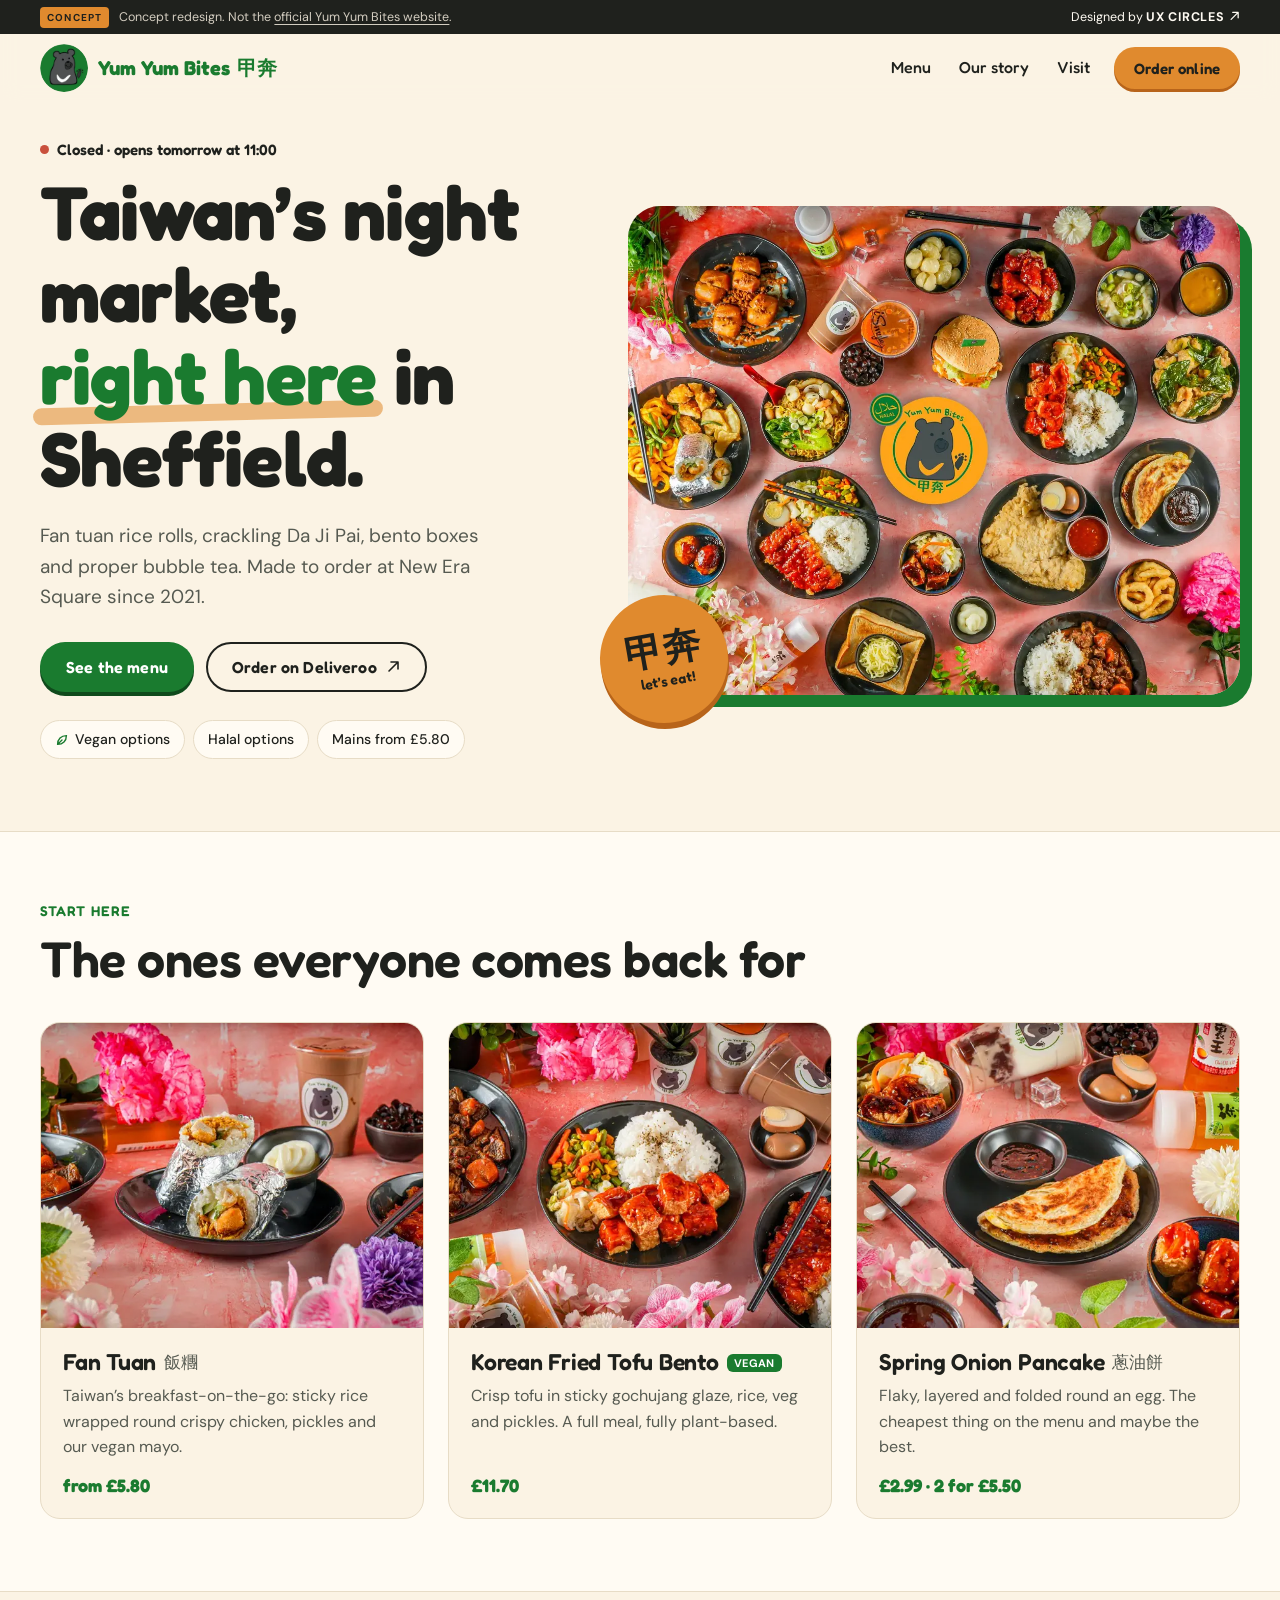
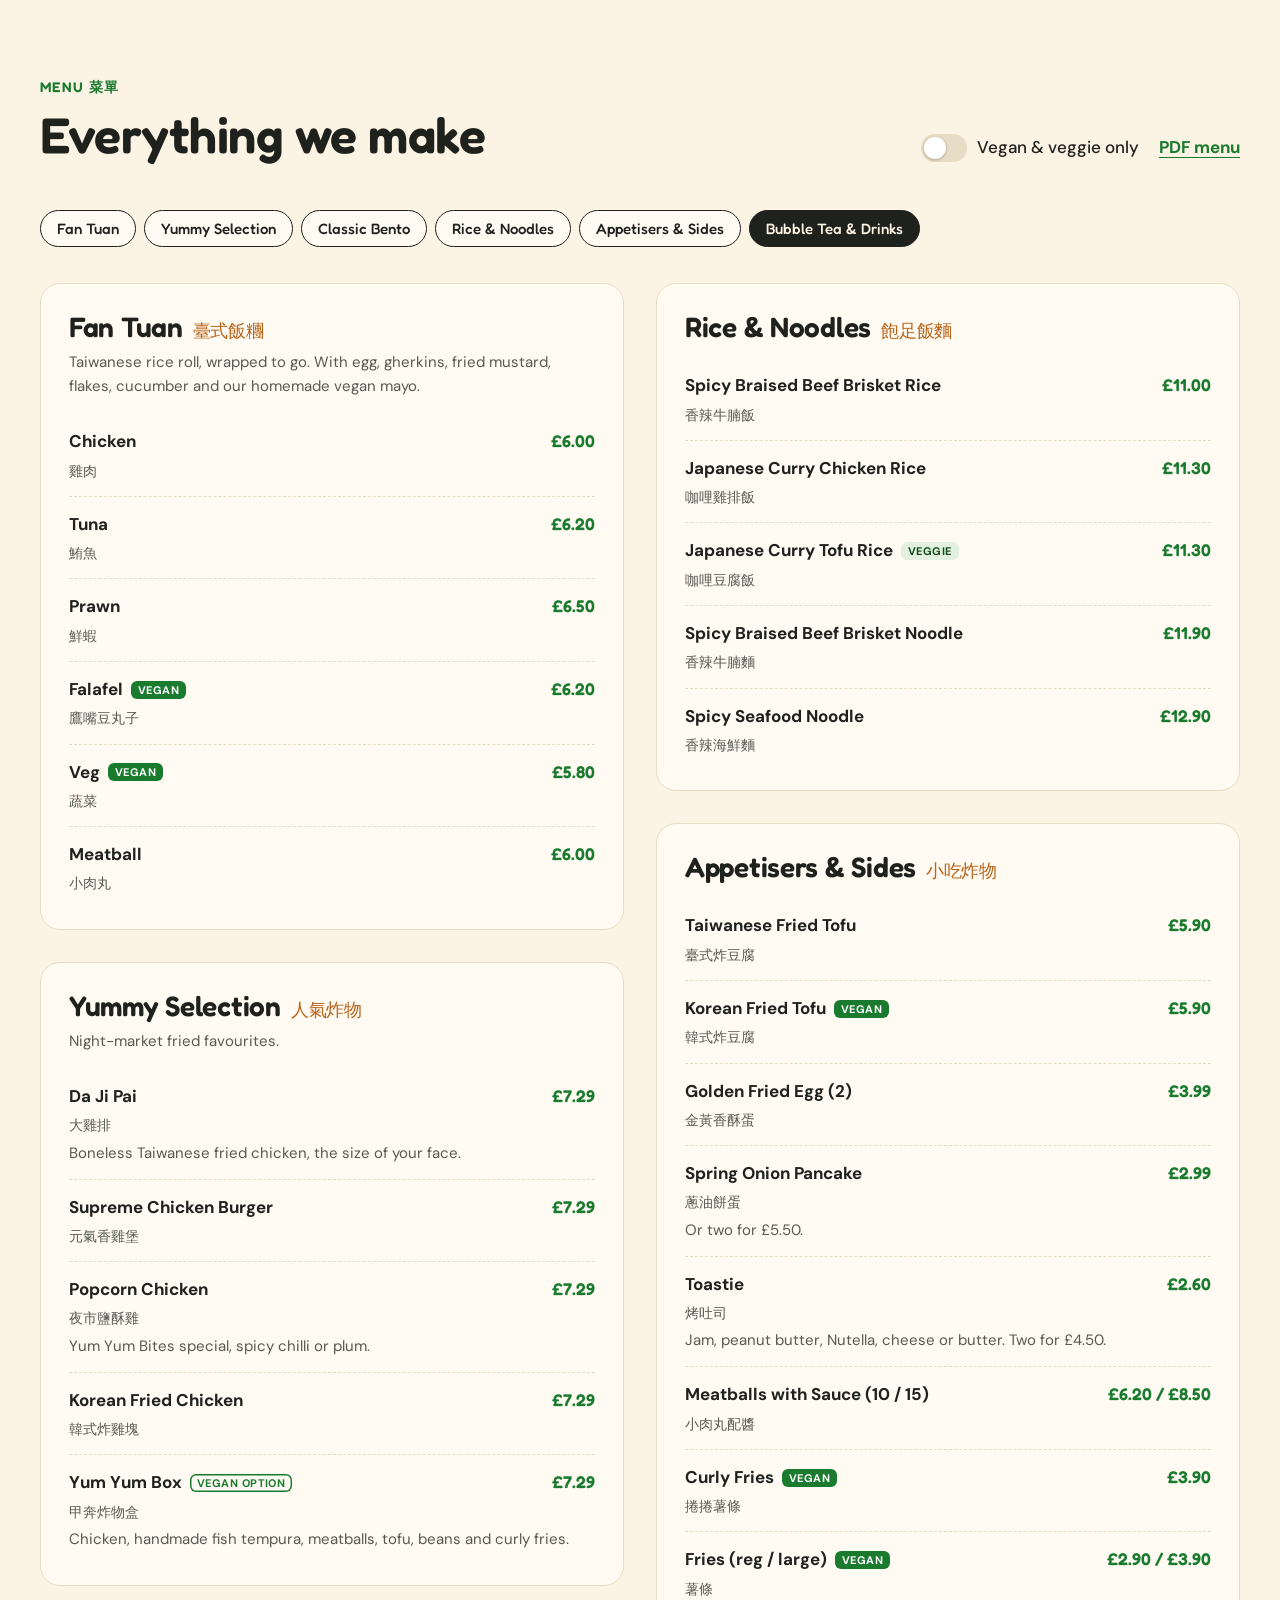
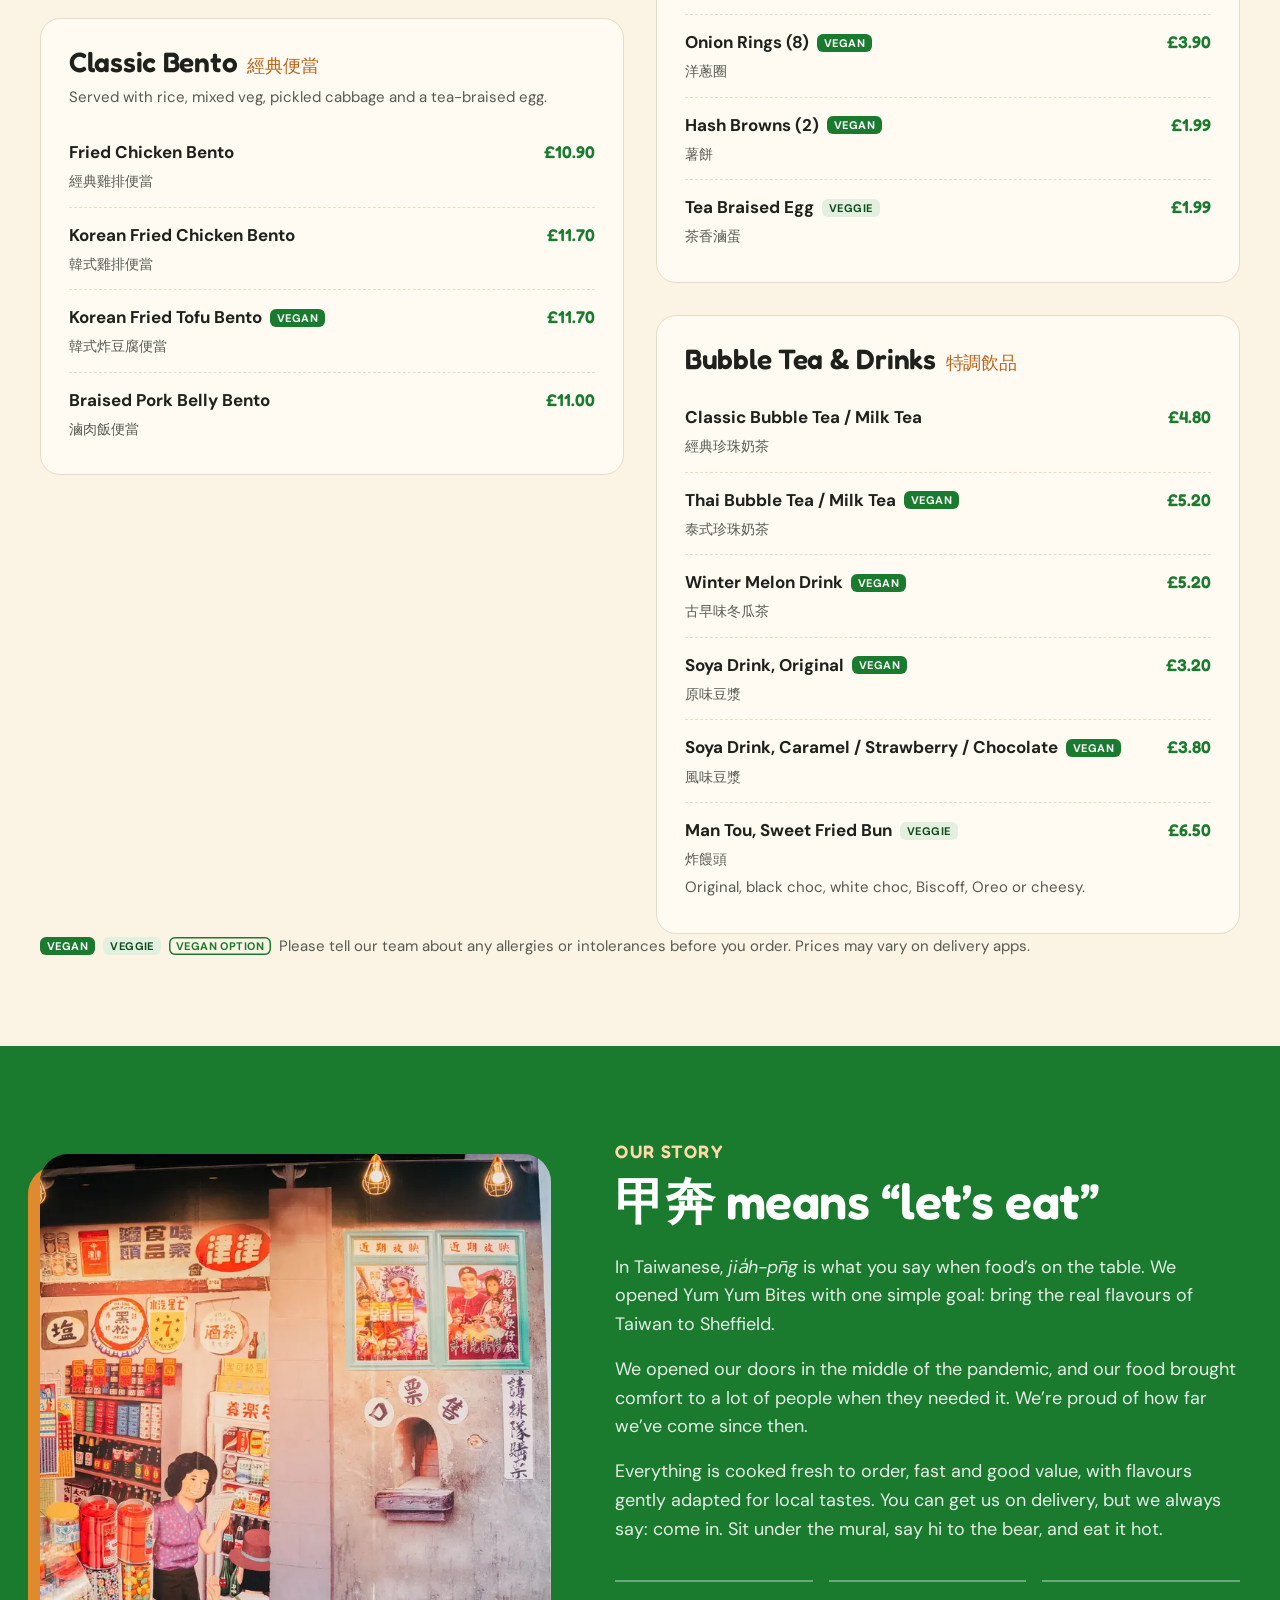
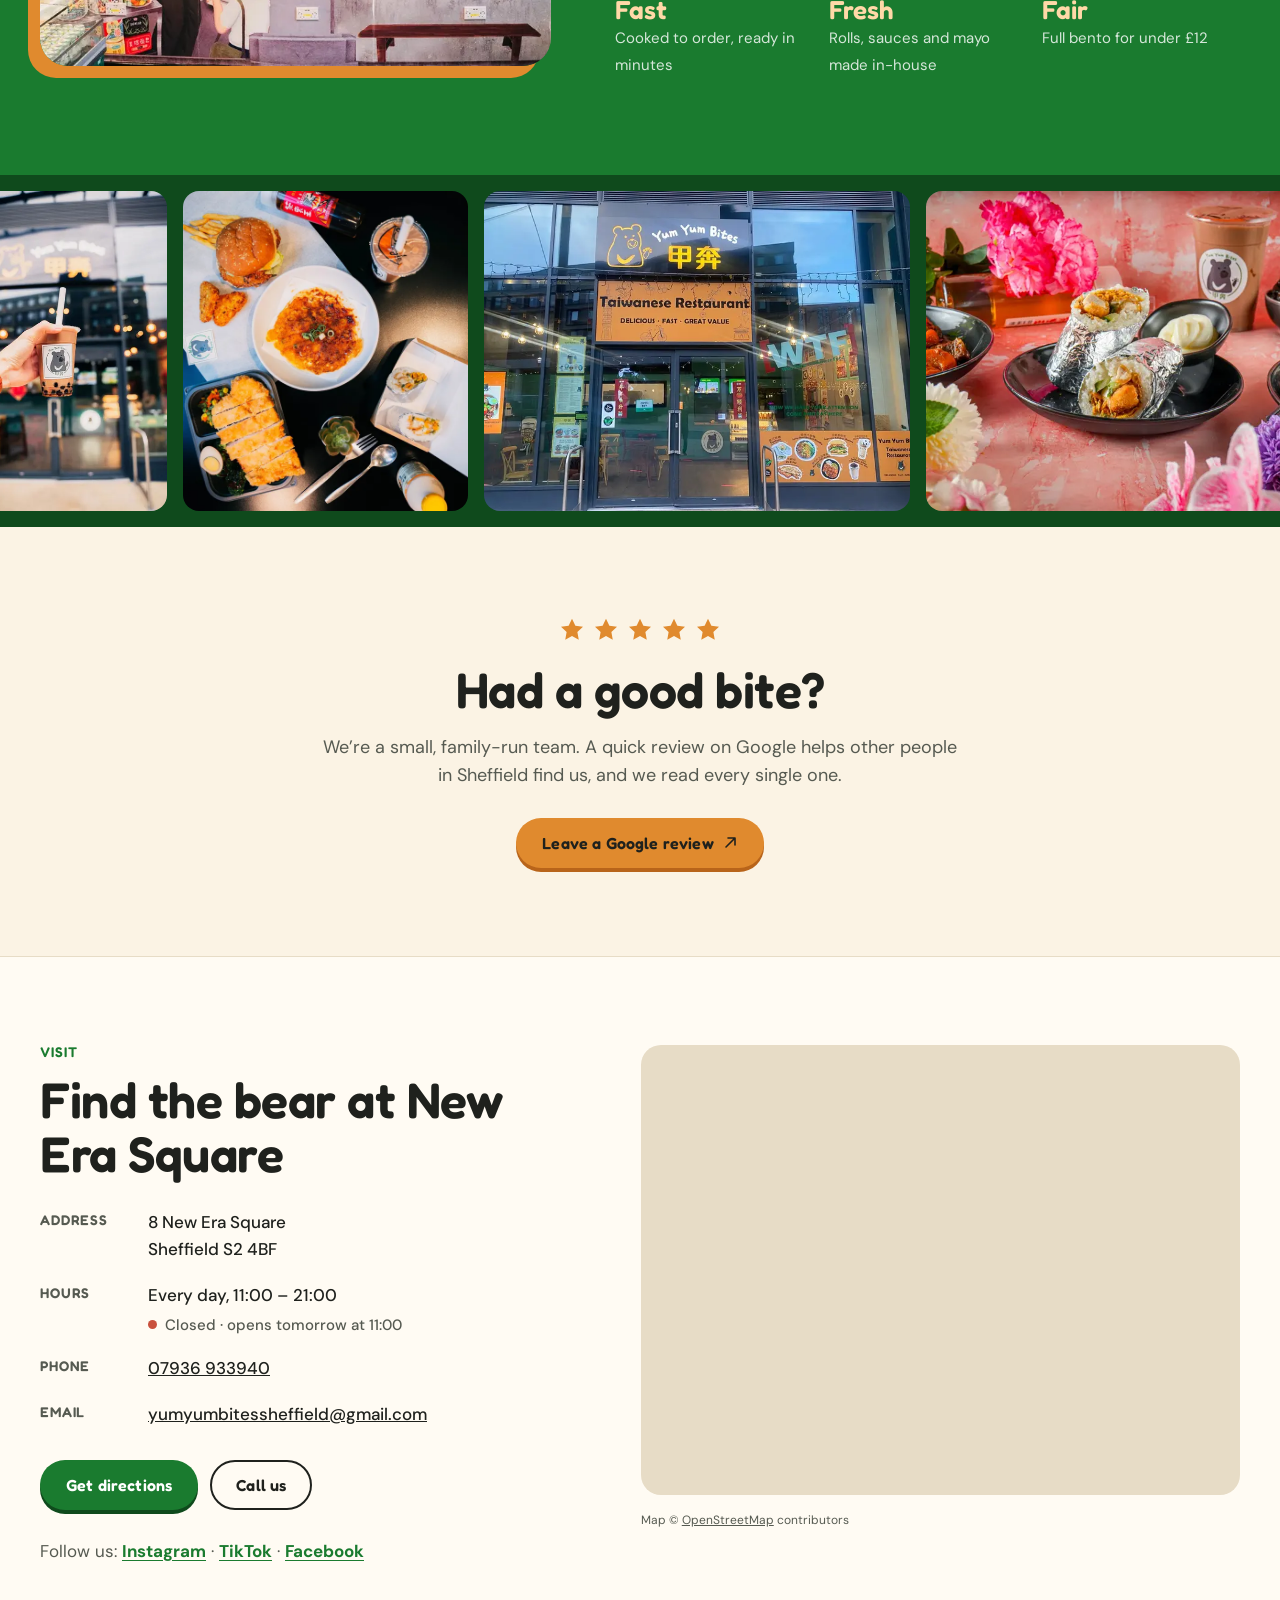
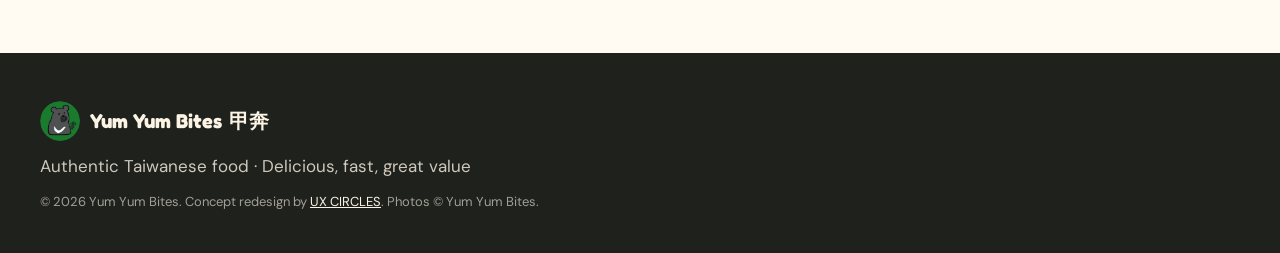
==== index.html @ f73eca10 "Yum Yum Bites concept redesign: one-page site with full menu Single-page static site for the Sheffie" ====
<!doctype html>
<html lang="en-GB" class="no-js">
<head>
  <meta charset="utf-8">
  <meta name="viewport" content="width=device-width, initial-scale=1">
  <title>Yum Yum Bites 甲奔 · Taiwanese Street Food, Sheffield</title>
  <meta name="description" content="Fan tuan rice rolls, Da Ji Pai fried chicken, bento and bubble tea at New Era Square, Sheffield. Vegan options, open every day.">
  <meta name="robots" content="noindex, nofollow">
  <meta name="theme-color" content="#1A7B2F">
  <link rel="canonical" href="https://uxcircles.github.io/yumyumbites/">
  <link rel="icon" type="image/png" sizes="32x32" href="favicon-32.png">
  <link rel="apple-touch-icon" href="apple-touch-icon.png">
  <link rel="preload" as="image" href="assets/img/hero-1200.webp" imagesrcset="assets/img/hero-1200.webp 1200w, assets/img/hero-2000.webp 2000w" imagesizes="(min-width: 960px) 58vw, 100vw" fetchpriority="high">

  <meta property="og:type" content="restaurant">
  <meta property="og:site_name" content="Yum Yum Bites">
  <meta property="og:title" content="Yum Yum Bites 甲奔 · Taiwanese street food in Sheffield">
  <meta property="og:description" content="Fan tuan, Da Ji Pai, bento and bubble tea at New Era Square. Open every day.">
  <meta property="og:url" content="https://uxcircles.github.io/yumyumbites/">
  <meta property="og:image" content="https://uxcircles.github.io/yumyumbites/assets/img/og.jpg">
  <meta property="og:image:width" content="1200">
  <meta property="og:image:height" content="630">
  <meta name="twitter:card" content="summary_large_image">

  <link rel="preconnect" href="https://fonts.googleapis.com">
  <link rel="preconnect" href="https://fonts.gstatic.com" crossorigin>
  <link href="https://fonts.googleapis.com/css2?family=Fredoka:wght@500;600;700&family=DM+Sans:opsz,wght@9..40,400;9..40,500;9..40,700&display=swap" rel="stylesheet">
  <link rel="stylesheet" href="styles.css?v=1">

  <script type="application/ld+json">
  {
    "@context": "https://schema.org",
    "@type": "Restaurant",
    "name": "Yum Yum Bites",
    "alternateName": "甲奔",
    "servesCuisine": ["Taiwanese"],
    "address": {
      "@type": "PostalAddress",
      "streetAddress": "8 New Era Square",
      "addressLocality": "Sheffield",
      "postalCode": "S2 4BF",
      "addressCountry": "GB"
    },
    "geo": { "@type": "GeoCoordinates", "latitude": 53.3726, "longitude": -1.4690 },
    "telephone": "+447936933940",
    "email": "yumyumbitessheffield@gmail.com",
    "url": "https://uxcircles.github.io/yumyumbites/",
    "image": "https://uxcircles.github.io/yumyumbites/assets/img/og.jpg",
    "logo": "https://uxcircles.github.io/yumyumbites/assets/img/icon-512.png",
    "priceRange": "£",
    "menu": "https://uxcircles.github.io/yumyumbites/#menu",
    "openingHoursSpecification": [{
      "@type": "OpeningHoursSpecification",
      "dayOfWeek": ["Monday","Tuesday","Wednesday","Thursday","Friday","Saturday","Sunday"],
      "opens": "11:00",
      "closes": "21:00"
    }],
    "sameAs": [
      "https://www.facebook.com/YumYumBitesUK",
      "https://www.instagram.com/yumyumBitesUK",
      "https://www.tiktok.com/@yumyumbitessheffield"
    ]
  }
  </script>
  <script>document.documentElement.classList.replace('no-js', 'js')</script>
</head>
<body id="top">
  <svg width="0" height="0" style="position:absolute" aria-hidden="true">
    <symbol id="i-ext" viewBox="0 0 16 16"><path d="M6 3h7v7M13 3 4 12" fill="none" stroke="currentColor" stroke-width="1.6" stroke-linecap="round" stroke-linejoin="round"/></symbol>
    <symbol id="i-pin" viewBox="0 0 24 24"><path d="M12 21s-7-6.2-7-11.5A7 7 0 0 1 19 9.5C19 14.8 12 21 12 21Z M12 12a2.5 2.5 0 1 0 0-5 2.5 2.5 0 0 0 0 5Z" fill="none" stroke="currentColor" stroke-width="1.8" stroke-linejoin="round"/></symbol>
    <symbol id="i-phone" viewBox="0 0 24 24"><path d="M5 4h4l2 5-2.5 1.5a11 11 0 0 0 5 5L15 13l5 2v4a2 2 0 0 1-2 2A16 16 0 0 1 3 6a2 2 0 0 1 2-2Z" fill="none" stroke="currentColor" stroke-width="1.8" stroke-linejoin="round"/></symbol>
    <symbol id="i-bag" viewBox="0 0 24 24"><path d="M5 8h14l-1 12H6L5 8Z M9 8V6a3 3 0 0 1 6 0v2" fill="none" stroke="currentColor" stroke-width="1.8" stroke-linejoin="round"/></symbol>
    <symbol id="i-leaf" viewBox="0 0 16 16"><path d="M3 13C3 7 7 3 13 3c0 6-4 10-10 10Zm0 0 5-5" fill="none" stroke="currentColor" stroke-width="1.6" stroke-linecap="round"/></symbol>
    <symbol id="i-star" viewBox="0 0 24 24"><path d="m12 3 2.7 5.6 6.1.8-4.5 4.2 1.1 6.1L12 16.8l-5.4 2.9 1.1-6.1-4.5-4.2 6.1-.8Z" fill="currentColor"/></symbol>
  </svg>

  <a class="skip" href="#main">Skip to content</a>

  <header class="site-header" data-header>
    <div class="concept-bar" role="note">
      <div class="wrap concept-inner">
        <p><span class="concept-tag">Concept</span><span class="concept-long">Concept redesign. Not the <a href="https://yumyumbites.co.uk/" target="_blank" rel="noopener">official Yum Yum Bites website</a>.</span></p>
        <a href="https://ux-circles.com/web" target="_blank" rel="noopener"><span class="concept-by">Designed by </span><strong>UX CIRCLES</strong> <svg class="icon" aria-hidden="true"><use href="#i-ext"/></svg></a>
      </div>
    </div>
    <div class="wrap header-inner">
      <a class="brand" href="#top" aria-label="Yum Yum Bites home">
        <img src="assets/img/logo.webp" alt="" width="48" height="48">
        <span class="brand-word">Yum Yum Bites <span lang="zh-Hant">甲奔</span></span>
      </a>
      <nav class="nav" aria-label="Main">
        <a href="#menu">Menu</a>
        <a href="#story">Our story</a>
        <a href="#visit">Visit</a>
      </nav>
      <a class="btn btn-sm btn-orange header-cta" href="https://deliveroo.co.uk/menu/sheffield/london-road/yum-yum-bites" target="_blank" rel="noopener">Order online</a>
    </div>
  </header>

  <main id="main">
    <section class="hero">
      <div class="wrap hero-inner">
        <div class="hero-copy">
          <p class="eyebrow"><span class="status" data-status>Open daily 11:00–21:00</span></p>
          <h1>Taiwan’s night market, <em>right here</em> in Sheffield.</h1>
          <p class="lede">Fan tuan rice rolls, crackling Da Ji Pai, bento boxes and proper bubble tea. Made to order at New Era Square since 2021.</p>
          <div class="hero-actions">
            <a class="btn btn-green" href="#menu">See the menu</a>
            <a class="btn btn-ghost" href="https://deliveroo.co.uk/menu/sheffield/london-road/yum-yum-bites" target="_blank" rel="noopener">Order on Deliveroo <svg class="icon" aria-hidden="true"><use href="#i-ext"/></svg></a>
          </div>
          <ul class="chips" aria-label="Good to know">
            <li><svg class="icon" aria-hidden="true"><use href="#i-leaf"/></svg> Vegan options</li>
            <li>Halal options</li>
            <li>Mains from £5.80</li>
          </ul>
        </div>
        <figure class="hero-media">
          <img src="assets/img/hero-1200.webp" srcset="assets/img/hero-1200.webp 1200w, assets/img/hero-2000.webp 2000w" sizes="(min-width: 960px) 58vw, 100vw" width="1600" height="1280" alt="A table spread with bento boxes, popcorn chicken, fried tofu, rice rolls and bubble tea around the Yum Yum Bites bear logo">
          <span class="sticker" aria-hidden="true">甲奔<small>let’s eat!</small></span>
        </figure>
      </div>
    </section>

    <section class="favs" aria-labelledby="favs-title">
      <div class="wrap">
        <div class="section-head">
          <p class="eyebrow">Start here</p>
          <h2 id="favs-title">The ones everyone comes back for</h2>
        </div>
        <ul class="fav-grid">
          <li class="fav">
            <img src="assets/img/fan-tuan-600.webp" srcset="assets/img/fan-tuan-600.webp 600w, assets/img/fan-tuan-1000.webp 1000w" sizes="(min-width: 960px) 30vw, (min-width: 600px) 45vw, 90vw" width="1000" height="800" alt="Chicken fan tuan rice roll in foil, cut open, with a pot of mayo" loading="lazy">
            <div class="fav-body">
              <h3>Fan Tuan <span lang="zh-Hant">飯糰</span></h3>
              <p>Taiwan’s breakfast-on-the-go: sticky rice wrapped round crispy chicken, pickles and our vegan mayo.</p>
              <p class="price">from £5.80</p>
            </div>
          </li>
          <li class="fav">
            <img src="assets/img/tofu-bento-600.webp" srcset="assets/img/tofu-bento-600.webp 600w, assets/img/tofu-bento-1000.webp 1000w" sizes="(min-width: 960px) 30vw, (min-width: 600px) 45vw, 90vw" width="1000" height="800" alt="Korean fried tofu bento with rice, mixed vegetables and pickles" loading="lazy">
            <div class="fav-body">
              <h3>Korean Fried Tofu Bento <span class="diet diet-vg" title="Vegan">Vegan</span></h3>
              <p>Crisp tofu in sticky gochujang glaze, rice, veg and pickles. A full meal, fully plant-based.</p>
              <p class="price">£11.70</p>
            </div>
          </li>
          <li class="fav">
            <img src="assets/img/pancake-600.webp" srcset="assets/img/pancake-600.webp 600w, assets/img/pancake-1000.webp 1000w" sizes="(min-width: 960px) 30vw, (min-width: 600px) 45vw, 90vw" width="1000" height="800" alt="Folded spring onion pancake with egg and a dipping sauce" loading="lazy">
            <div class="fav-body">
              <h3>Spring Onion Pancake <span lang="zh-Hant">蔥油餅</span></h3>
              <p>Flaky, layered and folded round an egg. The cheapest thing on the menu and maybe the best.</p>
              <p class="price">£2.99 · 2 for £5.50</p>
            </div>
          </li>
        </ul>
      </div>
    </section>

    <section class="menu" id="menu" aria-labelledby="menu-title">
      <div class="wrap">
        <div class="section-head menu-head">
          <div>
            <p class="eyebrow">Menu <span lang="zh-Hant">菜單</span></p>
            <h2 id="menu-title">Everything we make</h2>
          </div>
          <div class="menu-tools">
            <label class="toggle"><input type="checkbox" data-vegan-filter> <span>Vegan &amp; veggie only</span></label>
            <a class="link" href="assets/menus/menu-mains.pdf" target="_blank" rel="noopener">PDF menu</a>
          </div>
        </div>
        <nav class="menu-tabs" aria-label="Menu sections" data-menu-tabs>
          <a href="#m-fan-tuan" aria-current="true">Fan Tuan</a>
          <a href="#m-fried">Yummy Selection</a>
          <a href="#m-bento">Classic Bento</a>
          <a href="#m-rice-noodle">Rice &amp; Noodles</a>
          <a href="#m-snacks">Appetisers &amp; Sides</a>
          <a href="#m-drinks">Bubble Tea &amp; Drinks</a>
        </nav>
        <div class="menu-sections">
          <section class="menu-sec" id="m-fan-tuan" aria-labelledby="m-fan-tuan-h">
            <h3 id="m-fan-tuan-h">Fan Tuan <span class="zh" lang="zh-Hant">臺式飯糰</span></h3>
            <p class="menu-sec-note">Taiwanese rice roll, wrapped to go. With egg, gherkins, fried mustard, flakes, cucumber and our homemade vegan mayo.</p>
            <ul class="dishes">
              <li class="dish" data-diet="">
                <div class="dish-name"><span class="en">Chicken</span><span class="zh" lang="zh-Hant">雞肉</span></div>
                <span class="dish-price">£6.00</span>
              </li>
              <li class="dish" data-diet="">
                <div class="dish-name"><span class="en">Tuna</span><span class="zh" lang="zh-Hant">鮪魚</span></div>
                <span class="dish-price">£6.20</span>
              </li>
              <li class="dish" data-diet="">
                <div class="dish-name"><span class="en">Prawn</span><span class="zh" lang="zh-Hant">鮮蝦</span></div>
                <span class="dish-price">£6.50</span>
              </li>
              <li class="dish" data-diet="vg">
                <div class="dish-name"><span class="en">Falafel</span> <span class="diet diet-vg">Vegan</span><span class="zh" lang="zh-Hant">鷹嘴豆丸子</span></div>
                <span class="dish-price">£6.20</span>
              </li>
              <li class="dish" data-diet="vg">
                <div class="dish-name"><span class="en">Veg</span> <span class="diet diet-vg">Vegan</span><span class="zh" lang="zh-Hant">蔬菜</span></div>
                <span class="dish-price">£5.80</span>
              </li>
              <li class="dish" data-diet="">
                <div class="dish-name"><span class="en">Meatball</span><span class="zh" lang="zh-Hant">小肉丸</span></div>
                <span class="dish-price">£6.00</span>
              </li>
            </ul>
          </section>
          <section class="menu-sec" id="m-fried" aria-labelledby="m-fried-h">
            <h3 id="m-fried-h">Yummy Selection <span class="zh" lang="zh-Hant">人氣炸物</span></h3>
            <p class="menu-sec-note">Night-market fried favourites.</p>
            <ul class="dishes">
              <li class="dish" data-diet="">
                <div class="dish-name"><span class="en">Da Ji Pai</span><span class="zh" lang="zh-Hant">大雞排</span></div>
                <span class="dish-price">£7.29</span>
                <p class="dish-desc">Boneless Taiwanese fried chicken, the size of your face.</p>
              </li>
              <li class="dish" data-diet="">
                <div class="dish-name"><span class="en">Supreme Chicken Burger</span><span class="zh" lang="zh-Hant">元氣香雞堡</span></div>
                <span class="dish-price">£7.29</span>
              </li>
              <li class="dish" data-diet="">
                <div class="dish-name"><span class="en">Popcorn Chicken</span><span class="zh" lang="zh-Hant">夜市鹽酥雞</span></div>
                <span class="dish-price">£7.29</span>
                <p class="dish-desc">Yum Yum Bites special, spicy chilli or plum.</p>
              </li>
              <li class="dish" data-diet="">
                <div class="dish-name"><span class="en">Korean Fried Chicken</span><span class="zh" lang="zh-Hant">韓式炸雞塊</span></div>
                <span class="dish-price">£7.29</span>
              </li>
              <li class="dish" data-diet="vgo">
                <div class="dish-name"><span class="en">Yum Yum Box</span> <span class="diet diet-vgo">Vegan option</span><span class="zh" lang="zh-Hant">甲奔炸物盒</span></div>
                <span class="dish-price">£7.29</span>
                <p class="dish-desc">Chicken, handmade fish tempura, meatballs, tofu, beans and curly fries.</p>
              </li>
            </ul>
          </section>
          <section class="menu-sec" id="m-bento" aria-labelledby="m-bento-h">
            <h3 id="m-bento-h">Classic Bento <span class="zh" lang="zh-Hant">經典便當</span></h3>
            <p class="menu-sec-note">Served with rice, mixed veg, pickled cabbage and a tea-braised egg.</p>
            <ul class="dishes">
              <li class="dish" data-diet="">
                <div class="dish-name"><span class="en">Fried Chicken Bento</span><span class="zh" lang="zh-Hant">經典雞排便當</span></div>
                <span class="dish-price">£10.90</span>
              </li>
              <li class="dish" data-diet="">
                <div class="dish-name"><span class="en">Korean Fried Chicken Bento</span><span class="zh" lang="zh-Hant">韓式雞排便當</span></div>
                <span class="dish-price">£11.70</span>
              </li>
              <li class="dish" data-diet="vg">
                <div class="dish-name"><span class="en">Korean Fried Tofu Bento</span> <span class="diet diet-vg">Vegan</span><span class="zh" lang="zh-Hant">韓式炸豆腐便當</span></div>
                <span class="dish-price">£11.70</span>
              </li>
              <li class="dish" data-diet="">
                <div class="dish-name"><span class="en">Braised Pork Belly Bento</span><span class="zh" lang="zh-Hant">滷肉飯便當</span></div>
                <span class="dish-price">£11.00</span>
              </li>
            </ul>
          </section>
          <section class="menu-sec" id="m-rice-noodle" aria-labelledby="m-rice-noodle-h">
            <h3 id="m-rice-noodle-h">Rice &amp; Noodles <span class="zh" lang="zh-Hant">飽足飯麵</span></h3>
            <ul class="dishes">
              <li class="dish" data-diet="">
                <div class="dish-name"><span class="en">Spicy Braised Beef Brisket Rice</span><span class="zh" lang="zh-Hant">香辣牛腩飯</span></div>
                <span class="dish-price">£11.00</span>
              </li>
              <li class="dish" data-diet="">
                <div class="dish-name"><span class="en">Japanese Curry Chicken Rice</span><span class="zh" lang="zh-Hant">咖哩雞排飯</span></div>
                <span class="dish-price">£11.30</span>
              </li>
              <li class="dish" data-diet="v">
                <div class="dish-name"><span class="en">Japanese Curry Tofu Rice</span> <span class="diet diet-v">Veggie</span><span class="zh" lang="zh-Hant">咖哩豆腐飯</span></div>
                <span class="dish-price">£11.30</span>
              </li>
              <li class="dish" data-diet="">
                <div class="dish-name"><span class="en">Spicy Braised Beef Brisket Noodle</span><span class="zh" lang="zh-Hant">香辣牛腩麵</span></div>
                <span class="dish-price">£11.90</span>
              </li>
              <li class="dish" data-diet="">
                <div class="dish-name"><span class="en">Spicy Seafood Noodle</span><span class="zh" lang="zh-Hant">香辣海鮮麵</span></div>
                <span class="dish-price">£12.90</span>
              </li>
            </ul>
          </section>
          <section class="menu-sec" id="m-snacks" aria-labelledby="m-snacks-h">
            <h3 id="m-snacks-h">Appetisers &amp; Sides <span class="zh" lang="zh-Hant">小吃炸物</span></h3>
            <ul class="dishes">
              <li class="dish" data-diet="">
                <div class="dish-name"><span class="en">Taiwanese Fried Tofu</span><span class="zh" lang="zh-Hant">臺式炸豆腐</span></div>
                <span class="dish-price">£5.90</span>
              </li>
              <li class="dish" data-diet="vg">
                <div class="dish-name"><span class="en">Korean Fried Tofu</span> <span class="diet diet-vg">Vegan</span><span class="zh" lang="zh-Hant">韓式炸豆腐</span></div>
                <span class="dish-price">£5.90</span>
              </li>
              <li class="dish" data-diet="">
                <div class="dish-name"><span class="en">Golden Fried Egg (2)</span><span class="zh" lang="zh-Hant">金黃香酥蛋</span></div>
                <span class="dish-price">£3.99</span>
              </li>
              <li class="dish" data-diet="">
                <div class="dish-name"><span class="en">Spring Onion Pancake</span><span class="zh" lang="zh-Hant">蔥油餅蛋</span></div>
                <span class="dish-price">£2.99</span>
                <p class="dish-desc">Or two for £5.50.</p>
              </li>
              <li class="dish" data-diet="">
                <div class="dish-name"><span class="en">Toastie</span><span class="zh" lang="zh-Hant">烤吐司</span></div>
                <span class="dish-price">£2.60</span>
                <p class="dish-desc">Jam, peanut butter, Nutella, cheese or butter. Two for £4.50.</p>
              </li>
              <li class="dish" data-diet="">
                <div class="dish-name"><span class="en">Meatballs with Sauce (10 / 15)</span><span class="zh" lang="zh-Hant">小肉丸配醬</span></div>
                <span class="dish-price">£6.20 / £8.50</span>
              </li>
              <li class="dish" data-diet="vg">
                <div class="dish-name"><span class="en">Curly Fries</span> <span class="diet diet-vg">Vegan</span><span class="zh" lang="zh-Hant">捲捲薯條</span></div>
                <span class="dish-price">£3.90</span>
              </li>
              <li class="dish" data-diet="vg">
                <div class="dish-name"><span class="en">Fries (reg / large)</span> <span class="diet diet-vg">Vegan</span><span class="zh" lang="zh-Hant">薯條</span></div>
                <span class="dish-price">£2.90 / £3.90</span>
              </li>
              <li class="dish" data-diet="vg">
                <div class="dish-name"><span class="en">Onion Rings (8)</span> <span class="diet diet-vg">Vegan</span><span class="zh" lang="zh-Hant">洋蔥圈</span></div>
                <span class="dish-price">£3.90</span>
              </li>
              <li class="dish" data-diet="vg">
                <div class="dish-name"><span class="en">Hash Browns (2)</span> <span class="diet diet-vg">Vegan</span><span class="zh" lang="zh-Hant">薯餅</span></div>
                <span class="dish-price">£1.99</span>
              </li>
              <li class="dish" data-diet="v">
                <div class="dish-name"><span class="en">Tea Braised Egg</span> <span class="diet diet-v">Veggie</span><span class="zh" lang="zh-Hant">茶香滷蛋</span></div>
                <span class="dish-price">£1.99</span>
              </li>
            </ul>
          </section>
          <section class="menu-sec" id="m-drinks" aria-labelledby="m-drinks-h">
            <h3 id="m-drinks-h">Bubble Tea &amp; Drinks <span class="zh" lang="zh-Hant">特調飲品</span></h3>
            <ul class="dishes">
              <li class="dish" data-diet="">
                <div class="dish-name"><span class="en">Classic Bubble Tea / Milk Tea</span><span class="zh" lang="zh-Hant">經典珍珠奶茶</span></div>
                <span class="dish-price">£4.80</span>
              </li>
              <li class="dish" data-diet="vg">
                <div class="dish-name"><span class="en">Thai Bubble Tea / Milk Tea</span> <span class="diet diet-vg">Vegan</span><span class="zh" lang="zh-Hant">泰式珍珠奶茶</span></div>
                <span class="dish-price">£5.20</span>
              </li>
              <li class="dish" data-diet="vg">
                <div class="dish-name"><span class="en">Winter Melon Drink</span> <span class="diet diet-vg">Vegan</span><span class="zh" lang="zh-Hant">古早味冬瓜茶</span></div>
                <span class="dish-price">£5.20</span>
              </li>
              <li class="dish" data-diet="vg">
                <div class="dish-name"><span class="en">Soya Drink, Original</span> <span class="diet diet-vg">Vegan</span><span class="zh" lang="zh-Hant">原味豆漿</span></div>
                <span class="dish-price">£3.20</span>
              </li>
              <li class="dish" data-diet="vg">
                <div class="dish-name"><span class="en">Soya Drink, Caramel / Strawberry / Chocolate</span> <span class="diet diet-vg">Vegan</span><span class="zh" lang="zh-Hant">風味豆漿</span></div>
                <span class="dish-price">£3.80</span>
              </li>
              <li class="dish" data-diet="v">
                <div class="dish-name"><span class="en">Man Tou, Sweet Fried Bun</span> <span class="diet diet-v">Veggie</span><span class="zh" lang="zh-Hant">炸饅頭</span></div>
                <span class="dish-price">£6.50</span>
                <p class="dish-desc">Original, black choc, white choc, Biscoff, Oreo or cheesy.</p>
              </li>
            </ul>
          </section>
        </div>
        <p class="menu-note"><span class="diet diet-vg">Vegan</span> <span class="diet diet-v">Veggie</span> <span class="diet diet-vgo">Vegan option</span> Please tell our team about any allergies or intolerances before you order. Prices may vary on delivery apps.</p>
      </div>
    </section>

    <section class="story" id="story" aria-labelledby="story-title">
      <div class="wrap story-inner">
        <figure class="story-media">
          <img src="assets/img/interior-700.webp" srcset="assets/img/interior-700.webp 700w, assets/img/interior-1200.webp 1200w" sizes="(min-width: 960px) 40vw, 100vw" width="1200" height="1190" alt="Inside Yum Yum Bites: a hand-painted mural of an old Taiwanese corner shop" loading="lazy">
        </figure>
        <div class="story-copy">
          <p class="eyebrow">Our story</p>
          <h2 id="story-title"><span lang="zh-Hant">甲奔</span> means “let’s eat”</h2>
          <p>In Taiwanese, <i>jia̍h-pn̄g</i> is what you say when food’s on the table. We opened Yum Yum Bites with one simple goal: bring the real flavours of Taiwan to Sheffield.</p>
          <p>We opened our doors in the middle of the pandemic, and our food brought comfort to a lot of people when they needed it. We’re proud of how far we’ve come since then.</p>
          <p>Everything is cooked fresh to order, fast and good value, with flavours gently adapted for local tastes. You can get us on delivery, but we always say: come in. Sit under the mural, say hi to the bear, and eat it hot.</p>
          <ul class="stats">
            <li><strong>Fast</strong><span>Cooked to order, ready in minutes</span></li>
            <li><strong>Fresh</strong><span>Rolls, sauces and mayo made in-house</span></li>
            <li><strong>Fair</strong><span>Full bento for under £12</span></li>
          </ul>
        </div>
      </div>
    </section>

    <section class="gallery" aria-label="Photos">
      <div class="gallery-track">
        <img src="assets/img/bubble-tea-600.webp" width="600" height="900" alt="A Yum Yum Bites bubble tea held up outside the shop" loading="lazy">
        <img src="assets/img/spread-burger-700.webp" width="700" height="788" alt="Fried chicken bento, chicken burger, spring onion pancake and fries from above" loading="lazy">
        <img src="assets/img/shopfront-700.webp" width="700" height="525" alt="The Yum Yum Bites shopfront at New Era Square" loading="lazy">
        <img src="assets/img/fan-tuan-600.webp" width="600" height="480" alt="Fan tuan rice rolls with bubble tea and flowers" loading="lazy">
      </div>
    </section>

    <section class="reviews" aria-labelledby="reviews-title">
      <div class="wrap reviews-inner">
        <div class="stars" aria-hidden="true"><svg><use href="#i-star"/></svg><svg><use href="#i-star"/></svg><svg><use href="#i-star"/></svg><svg><use href="#i-star"/></svg><svg><use href="#i-star"/></svg></div>
        <h2 id="reviews-title">Had a good bite?</h2>
        <p>We’re a small, family-run team. A quick review on Google helps other people in Sheffield find us, and we read every single one.</p>
        <a class="btn btn-orange" href="https://www.google.com/maps/search/?api=1&amp;query=Yum+Yum+Bites+8+New+Era+Square+Sheffield" target="_blank" rel="noopener">Leave a Google review <svg class="icon" aria-hidden="true"><use href="#i-ext"/></svg></a>
      </div>
    </section>

    <section class="visit" id="visit" aria-labelledby="visit-title">
      <div class="wrap visit-inner">
        <div class="visit-copy">
          <p class="eyebrow">Visit</p>
          <h2 id="visit-title">Find the bear at New Era Square</h2>
          <dl class="facts">
            <div><dt>Address</dt><dd>8 New Era Square<br>Sheffield S2 4BF</dd></div>
            <div><dt>Hours</dt><dd>Every day, 11:00 – 21:00<br><span class="status" data-status></span></dd></div>
            <div><dt>Phone</dt><dd><a href="tel:+447936933940">07936 933940</a></dd></div>
            <div><dt>Email</dt><dd><a href="mailto:yumyumbitessheffield@gmail.com">yumyumbitessheffield@gmail.com</a></dd></div>
          </dl>
          <div class="hero-actions">
            <a class="btn btn-green" href="https://www.google.com/maps/dir/?api=1&amp;destination=Yum+Yum+Bites+8+New+Era+Square+Sheffield+S2+4BF" target="_blank" rel="noopener">Get directions</a>
            <a class="btn btn-ghost" href="tel:+447936933940">Call us</a>
          </div>
          <p class="social">Follow us:
            <a href="https://www.instagram.com/yumyumBitesUK" target="_blank" rel="noopener">Instagram</a> ·
            <a href="https://www.tiktok.com/@yumyumbitessheffield" target="_blank" rel="noopener">TikTok</a> ·
            <a href="https://www.facebook.com/YumYumBitesUK" target="_blank" rel="noopener">Facebook</a>
          </p>
        </div>
        <div class="visit-map">
          <iframe title="Map showing Yum Yum Bites at New Era Square, Sheffield" loading="lazy" src="https://www.openstreetmap.org/export/embed.html?bbox=-1.4735%2C53.3705%2C-1.4645%2C53.3747&amp;layer=mapnik&amp;marker=53.3726%2C-1.4690"></iframe>
          <p class="map-credit">Map © <a href="https://www.openstreetmap.org/copyright" target="_blank" rel="noopener">OpenStreetMap</a> contributors</p>
        </div>
      </div>
    </section>
  </main>

  <footer class="site-footer">
    <div class="wrap footer-inner">
      <div class="brand">
        <img src="assets/img/logo.webp" alt="" width="40" height="40" loading="lazy">
        <span class="brand-word">Yum Yum Bites <span lang="zh-Hant">甲奔</span></span>
      </div>
      <p>Authentic Taiwanese food · Delicious, fast, great value</p>
      <p class="small">© 2026 Yum Yum Bites. Concept redesign by <a href="https://ux-circles.com/web" target="_blank" rel="noopener">UX CIRCLES</a>. Photos © Yum Yum Bites.</p>
    </div>
  </footer>

  <nav class="mobile-bar" aria-label="Quick actions">
    <a href="tel:+447936933940"><svg class="icon" aria-hidden="true"><use href="#i-phone"/></svg>Call</a>
    <a href="https://www.google.com/maps/dir/?api=1&amp;destination=Yum+Yum+Bites+8+New+Era+Square+Sheffield+S2+4BF" target="_blank" rel="noopener"><svg class="icon" aria-hidden="true"><use href="#i-pin"/></svg>Directions</a>
    <a class="mobile-bar-main" href="https://deliveroo.co.uk/menu/sheffield/london-road/yum-yum-bites" target="_blank" rel="noopener"><svg class="icon" aria-hidden="true"><use href="#i-bag"/></svg>Order online</a>
  </nav>

  <script src="main.js?v=1" defer></script>
</body>
</html>
---- styles.css ----
/* Yum Yum Bites 甲奔 — concept redesign */
:root {
  --green: #1A7B2F;
  --green-deep: #0F4A1C;
  --green-soft: #E3F0DF;
  --orange: #E08A2E;
  --orange-deep: #B8641A;
  --cream: #FBF3E4;
  --paper: #FFFBF3;
  --ink: #1F211D;
  --ink-2: #565A51;
  --line: #E7DCC6;
  --navy: #1C2B4A;
  --pink: #F3B6B0;

  --f-display: "Fredoka", "Arial Rounded MT Bold", system-ui, sans-serif;
  --f-body: "DM Sans", system-ui, -apple-system, "Segoe UI", sans-serif;
  --f-zh: "PingFang TC", "Noto Sans TC", "Microsoft JhengHei", sans-serif;

  --bar-h: 34px;
  --head-h: 68px;
  --radius: 20px;
  --wrap: 1200px;
}

*, *::before, *::after { box-sizing: border-box; }
html { scroll-behavior: smooth; scroll-padding-top: calc(var(--head-h) + 16px); -webkit-text-size-adjust: 100%; }
@media (prefers-reduced-motion: reduce) { html { scroll-behavior: auto; } }
body {
  margin: 0;
  background: var(--cream);
  color: var(--ink);
  font: 400 17px/1.6 var(--f-body);
  -webkit-font-smoothing: antialiased;
}
img { display: block; max-width: 100%; height: auto; }
a { color: inherit; }
h1, h2, h3 { font-family: var(--f-display); font-weight: 600; line-height: 1.08; margin: 0; letter-spacing: -.01em; }
p { margin: 0; }
[lang="zh-Hant"] { font-family: var(--f-zh); }
.wrap { width: min(var(--wrap), 100% - 32px); margin-inline: auto; }
.icon { width: 1em; height: 1em; flex-shrink: 0; vertical-align: -.12em; }
.skip { position: absolute; left: -999px; top: 8px; z-index: 100; background: var(--ink); color: #fff; padding: 8px 14px; border-radius: 8px; }
.skip:focus { left: 8px; }
:focus-visible { outline: 3px solid var(--orange); outline-offset: 3px; border-radius: 6px; }

/* ---------- Buttons ---------- */
.btn {
  display: inline-flex; align-items: center; justify-content: center; gap: 8px;
  min-height: 50px; padding: 0 24px; border-radius: 999px;
  font: 600 16px/1 var(--f-display); letter-spacing: .01em; text-decoration: none;
  border: 2px solid transparent; transition: transform .15s, background .15s, box-shadow .15s;
}
.btn:hover { transform: translateY(-2px); }
.btn:active { transform: translateY(0); }
.btn-green { background: var(--green); color: #fff; box-shadow: 0 4px 0 var(--green-deep); }
.btn-green:hover { background: #1e8a35; }
.btn-orange { background: var(--orange); color: var(--ink); box-shadow: 0 4px 0 var(--orange-deep); }
.btn-orange:hover { background: #ea9840; }
.btn-ghost { border-color: var(--ink); color: var(--ink); }
.btn-ghost:hover { background: var(--ink); color: var(--cream); }
.btn-sm { min-height: 42px; padding: 0 18px; font-size: 15px; box-shadow: 0 3px 0 var(--orange-deep); }
.link { font-weight: 700; color: var(--green); text-underline-offset: 4px; }

.eyebrow {
  font: 600 14px/1 var(--f-display); letter-spacing: .08em; text-transform: uppercase; color: var(--green);
  margin-bottom: 14px;
}

/* ---------- Concept bar ---------- */
.concept-bar { height: var(--bar-h); background: var(--ink); color: rgba(251, 243, 228, .82); font-size: 12.5px; }
.concept-inner { height: 100%; display: flex; align-items: center; justify-content: space-between; gap: 16px; }
.concept-inner p { display: flex; align-items: center; gap: 10px; min-width: 0; white-space: nowrap; overflow: hidden; text-overflow: ellipsis; }
.concept-tag {
  flex-shrink: 0; font-size: 10px; font-weight: 700; letter-spacing: .12em; text-transform: uppercase;
  color: var(--ink); background: var(--orange); padding: 3px 7px 2px; border-radius: 4px;
}
.concept-inner a { flex-shrink: 0; color: var(--paper); text-decoration: none; }
.concept-inner a strong { letter-spacing: .06em; }
.concept-inner a:hover { color: var(--orange); }
.concept-inner .concept-long a { flex-shrink: 1; color: inherit; text-decoration: underline; text-underline-offset: 3px; }
@media (max-width: 760px) { .concept-long { display: none; } }

/* ---------- Header ---------- */
.site-header { position: sticky; top: calc(-1 * var(--bar-h)); z-index: 50; background: rgba(251, 243, 228, .92); backdrop-filter: blur(10px); -webkit-backdrop-filter: blur(10px); transition: box-shadow .2s; }
.site-header.is-scrolled { box-shadow: 0 1px 0 var(--line), 0 8px 24px -16px rgba(0,0,0,.25); }
.header-inner { height: var(--head-h); display: flex; align-items: center; gap: 24px; }
.brand { display: flex; align-items: center; gap: 10px; text-decoration: none; margin-right: auto; }
.brand img { border-radius: 50%; }
.brand-word { font: 700 20px/1 var(--f-display); color: var(--green); white-space: nowrap; }
.brand-word [lang] { font-weight: 700; margin-left: 2px; }
.nav { display: flex; gap: 28px; }
.nav a { font: 500 16px/1 var(--f-display); text-decoration: none; padding: 8px 0; border-bottom: 2px solid transparent; }
.nav a:hover { border-color: var(--orange); }
@media (max-width: 760px) {
  .nav { display: none; }
  .header-cta { display: none; }
  .brand-word { font-size: 18px; }
}

/* ---------- Hero ---------- */
.hero { padding: 40px 0 72px; overflow: hidden; }
.hero-inner { display: grid; grid-template-columns: 1fr 1.15fr; gap: 56px; align-items: center; }
.hero h1 { isolation: isolate; font-size: clamp(42px, 6vw, 76px); font-weight: 700; color: var(--ink); }
.hero h1 em { font-style: normal; color: var(--green); position: relative; white-space: nowrap; }
.hero h1 em::after {
  content: ""; position: absolute; left: -2%; right: -2%; bottom: .02em; height: .22em; z-index: -1;
  background: var(--orange); opacity: .55; border-radius: 999px; transform: rotate(-1.5deg);
}
.lede { font-size: 19px; color: var(--ink-2); margin: 22px 0 30px; max-width: 34ch; }
.hero-actions { display: flex; flex-wrap: wrap; gap: 12px; }
.chips { list-style: none; padding: 0; margin: 28px 0 0; display: flex; flex-wrap: wrap; gap: 8px; }
.chips li {
  display: inline-flex; align-items: center; gap: 6px; padding: 7px 14px; border-radius: 999px;
  background: var(--paper); border: 1px solid var(--line); font-size: 14px; font-weight: 500;
}
.chips .icon { color: var(--green); }
.status { display: inline-flex; align-items: center; gap: 8px; text-transform: none; letter-spacing: 0; }
.status::before { content: ""; width: 9px; height: 9px; border-radius: 50%; background: var(--ink-2); }
.status.is-open::before { background: #2DB24A; box-shadow: 0 0 0 4px rgba(45, 178, 74, .18); }
.status.is-closed::before { background: #C9503C; }
.eyebrow .status { color: var(--ink); font-size: 15px; }

.hero-media { position: relative; margin: 0; }
.hero-media img {
  width: 100%; aspect-ratio: 5 / 4; object-fit: cover; border-radius: 32px;
  box-shadow: 12px 12px 0 var(--green);
}
.sticker {
  position: absolute; left: -28px; bottom: -28px; width: 128px; height: 128px; border-radius: 50%;
  display: grid; place-content: center; text-align: center;
  background: var(--orange); color: var(--ink); transform: rotate(-10deg);
  font: 700 38px/1 var(--f-zh); box-shadow: 0 6px 0 var(--orange-deep);
}
.sticker small { display: block; font: 600 14px/1 var(--f-display); margin-top: 6px; }
@media (max-width: 960px) {
  .hero { padding: 24px 0 56px; }
  .hero-inner { grid-template-columns: 1fr; gap: 40px; }
  .hero-media { order: -1; margin-right: 12px; }
  .sticker { left: auto; right: -8px; bottom: -24px; width: 104px; height: 104px; font-size: 30px; }
}

/* ---------- Sections ---------- */
section h2 { font-size: clamp(32px, 4.2vw, 50px); }
.section-head { margin-bottom: 36px; }

.favs { padding: 72px 0; background: var(--paper); border-block: 1px solid var(--line); }
.fav-grid { list-style: none; padding: 0; margin: 0; display: grid; grid-template-columns: repeat(3, 1fr); gap: 24px; }
.fav { background: var(--cream); border-radius: var(--radius); overflow: hidden; border: 1px solid var(--line); display: flex; flex-direction: column; }
.fav img { aspect-ratio: 5 / 4; object-fit: cover; width: 100%; }
.fav-body { padding: 22px 22px 24px; display: flex; flex-direction: column; gap: 8px; flex: 1; }
.fav h3 { font-size: 23px; display: flex; flex-wrap: wrap; align-items: center; gap: 8px; }
.fav h3 [lang] { font-size: 17px; color: var(--ink-2); font-weight: 500; }
.fav p { color: var(--ink-2); font-size: 16px; }
.fav .price { margin-top: auto; padding-top: 8px; color: var(--green); font: 700 18px/1 var(--f-display); }
@media (max-width: 960px) { .fav-grid { grid-template-columns: 1fr 1fr; } .fav:last-child { grid-column: 1 / -1; } .fav:last-child img { aspect-ratio: 2 / 1; } }
@media (max-width: 600px) { .fav-grid { grid-template-columns: 1fr; } .fav:last-child img { aspect-ratio: 5 / 4; } }

/* ---------- Menu ---------- */
.menu { padding: 88px 0; }
.menu-head { display: flex; justify-content: space-between; align-items: end; gap: 20px; flex-wrap: wrap; }
.menu-tools { display: flex; align-items: center; gap: 20px; flex-wrap: wrap; }
.toggle { display: inline-flex; align-items: center; gap: 10px; cursor: pointer; font-weight: 500; }
.toggle input { appearance: none; width: 46px; height: 28px; border-radius: 999px; background: var(--line); position: relative; cursor: pointer; transition: background .2s; margin: 0; }
.toggle input::after { content: ""; position: absolute; top: 3px; left: 3px; width: 22px; height: 22px; border-radius: 50%; background: #fff; box-shadow: 0 1px 3px rgba(0,0,0,.25); transition: transform .2s; }
.toggle input:checked { background: var(--green); }
.toggle input:checked::after { transform: translateX(18px); }

.menu-tabs {
  position: sticky; top: var(--head-h); z-index: 10; display: flex; gap: 8px; overflow-x: auto; scrollbar-width: none;
  padding: 12px 0; margin-bottom: 24px; background: var(--cream);
}
.menu-tabs::-webkit-scrollbar { display: none; }
.menu-tabs a {
  flex-shrink: 0; padding: 10px 16px; border-radius: 999px; text-decoration: none; white-space: nowrap;
  font: 500 15px/1 var(--f-display); border: 1.5px solid var(--ink); background: var(--paper);
}
.menu-tabs a:hover { background: var(--green-soft); }
.menu-tabs a[aria-current="true"] { background: var(--ink); color: var(--cream); }

.menu-sections { columns: 2; column-gap: 32px; }
.menu-sec { break-inside: avoid; background: var(--paper); border: 1px solid var(--line); border-radius: var(--radius); padding: 28px 28px 20px; margin-bottom: 32px; }
.menu-sec h3 { font-size: 28px; display: flex; align-items: baseline; gap: 10px; flex-wrap: wrap; }
.menu-sec h3 .zh { font-size: 18px; font-weight: 500; color: var(--orange-deep); }
.menu-sec-note { color: var(--ink-2); font-size: 15px; margin-top: 8px; }
.dishes { list-style: none; padding: 0; margin: 16px 0 0; }
.dish { display: grid; grid-template-columns: 1fr auto; column-gap: 16px; padding: 14px 0; border-top: 1px dashed var(--line); }
.dish:first-child { border-top: 0; }
.dish-name { display: flex; flex-wrap: wrap; align-items: center; gap: 4px 8px; font-weight: 700; }
.dish-name .zh { flex-basis: 100%; font-size: 14px; font-weight: 400; color: var(--ink-2); }
.dish-price { font: 600 17px/1.5 var(--f-display); color: var(--green); white-space: nowrap; }
.dish-desc { grid-column: 1 / -1; color: var(--ink-2); font-size: 15px; margin-top: 4px; }
.diet { display: inline-block; font: 700 11px/1 var(--f-body); letter-spacing: .04em; text-transform: uppercase; padding: 4px 7px 3px; border-radius: 6px; vertical-align: middle; }
.diet-vg { background: var(--green); color: #fff; }
.diet-v { background: var(--green-soft); color: var(--green-deep); }
.diet-vgo { background: transparent; color: var(--green); box-shadow: inset 0 0 0 1.5px var(--green); }
.menu-note { color: var(--ink-2); font-size: 15px; display: flex; flex-wrap: wrap; align-items: center; gap: 8px; }
.menu.is-veg .dish:not([data-diet]):not([data-diet^="v"]),
.menu.is-veg .dish[data-diet=""] { display: none; }
@media (max-width: 860px) { .menu-sections { columns: 1; } .menu-sec { padding: 22px 18px 14px; } }

/* ---------- Story ---------- */
.story { padding: 96px 0; background: var(--green); color: #fff; }
.story-inner { display: grid; grid-template-columns: .9fr 1.1fr; gap: 64px; align-items: center; }
.story-media { margin: 0; }
.story-media img { border-radius: 28px; aspect-ratio: 1; object-fit: cover; width: 100%; box-shadow: -12px 12px 0 var(--orange); }
.story .eyebrow { color: #FFD9A8; }
.story h2 { margin-bottom: 24px; }
.story p { font-size: 18px; color: rgba(255,255,255,.88); max-width: 56ch; }
.story p + p { margin-top: 16px; }
.stats { list-style: none; padding: 0; margin: 36px 0 0; display: grid; grid-template-columns: repeat(3, 1fr); gap: 16px; }
.stats li { border-top: 2px solid rgba(255,255,255,.35); padding-top: 14px; }
.stats strong { display: block; font: 600 26px/1.1 var(--f-display); color: #FFD9A8; }
.stats span { font-size: 15px; color: rgba(255,255,255,.82); }
@media (max-width: 860px) {
  .story { padding: 72px 0; }
  .story-inner { grid-template-columns: 1fr; gap: 40px; }
  .story-media { margin-left: 12px; }
  .stats { grid-template-columns: 1fr; }
}

/* ---------- Gallery ---------- */
.gallery { padding: 16px 0; background: var(--green-deep); overflow: hidden; }
.gallery-track { display: flex; gap: 16px; padding-inline: 16px; overflow-x: auto; scroll-snap-type: x mandatory; scrollbar-width: none; }
.gallery-track::-webkit-scrollbar { display: none; }
.gallery-track img { height: 320px; width: auto; flex-shrink: 0; border-radius: 16px; object-fit: cover; scroll-snap-align: center; }
@media (min-width: 1100px) { .gallery-track { justify-content: center; } }
@media (max-width: 600px) { .gallery-track img { height: 240px; } }

/* ---------- Reviews CTA ---------- */
.reviews { padding: 88px 0; text-align: center; }
.reviews-inner { max-width: 640px; }
.stars { display: inline-flex; gap: 4px; color: var(--orange); margin-bottom: 18px; }
.stars svg { width: 30px; height: 30px; }
.reviews p { color: var(--ink-2); font-size: 18px; margin: 16px auto 28px; }

/* ---------- Visit ---------- */
.visit { padding: 88px 0; background: var(--paper); border-top: 1px solid var(--line); }
.visit-inner { display: grid; grid-template-columns: 1fr 1.1fr; gap: 56px; align-items: start; }
.visit h2 { margin-bottom: 28px; }
.facts { margin: 0 0 32px; display: grid; gap: 18px; }
.facts div { display: grid; grid-template-columns: 96px 1fr; gap: 12px; }
.facts dt { font: 600 14px/1.6 var(--f-display); letter-spacing: .06em; text-transform: uppercase; color: var(--ink-2); }
.facts dd { margin: 0; font-weight: 500; overflow-wrap: anywhere; }
.facts .status { font-size: 15px; margin-top: 4px; color: var(--ink-2); }
.social { margin-top: 28px; color: var(--ink-2); }
.social a { font-weight: 700; color: var(--green); text-underline-offset: 3px; }
.visit-map iframe { width: 100%; aspect-ratio: 4 / 3; border: 0; border-radius: var(--radius); background: var(--line); }
.map-credit { font-size: 12px; color: var(--ink-2); margin-top: 8px; }
@media (max-width: 860px) { .visit-inner { grid-template-columns: 1fr; gap: 40px; } .facts div { grid-template-columns: 80px 1fr; } }

/* ---------- Footer ---------- */
.site-footer { background: var(--ink); color: rgba(251,243,228,.8); padding: 48px 0 40px; }
.footer-inner { display: grid; gap: 12px; justify-items: start; }
.site-footer .brand-word { color: var(--cream); }
.site-footer .small { font-size: 13px; color: rgba(251,243,228,.6); }
.site-footer a { color: var(--cream); }

/* ---------- Mobile bottom bar ---------- */
.mobile-bar { display: none; }
@media (max-width: 760px) {
  body { padding-bottom: 76px; }
  .mobile-bar {
    position: fixed; left: 0; right: 0; bottom: 0; z-index: 60; display: grid; grid-template-columns: 1fr 1fr 1.4fr; gap: 8px;
    padding: 10px 12px calc(10px + env(safe-area-inset-bottom)); background: var(--paper); border-top: 1px solid var(--line);
  }
  .mobile-bar a {
    display: flex; align-items: center; justify-content: center; gap: 6px; min-height: 48px; border-radius: 14px;
    font: 600 15px/1 var(--f-display); text-decoration: none; background: var(--cream); border: 1px solid var(--line);
  }
  .mobile-bar .mobile-bar-main { background: var(--orange); border-color: var(--orange); }
  .mobile-bar .icon { width: 18px; height: 18px; }
}
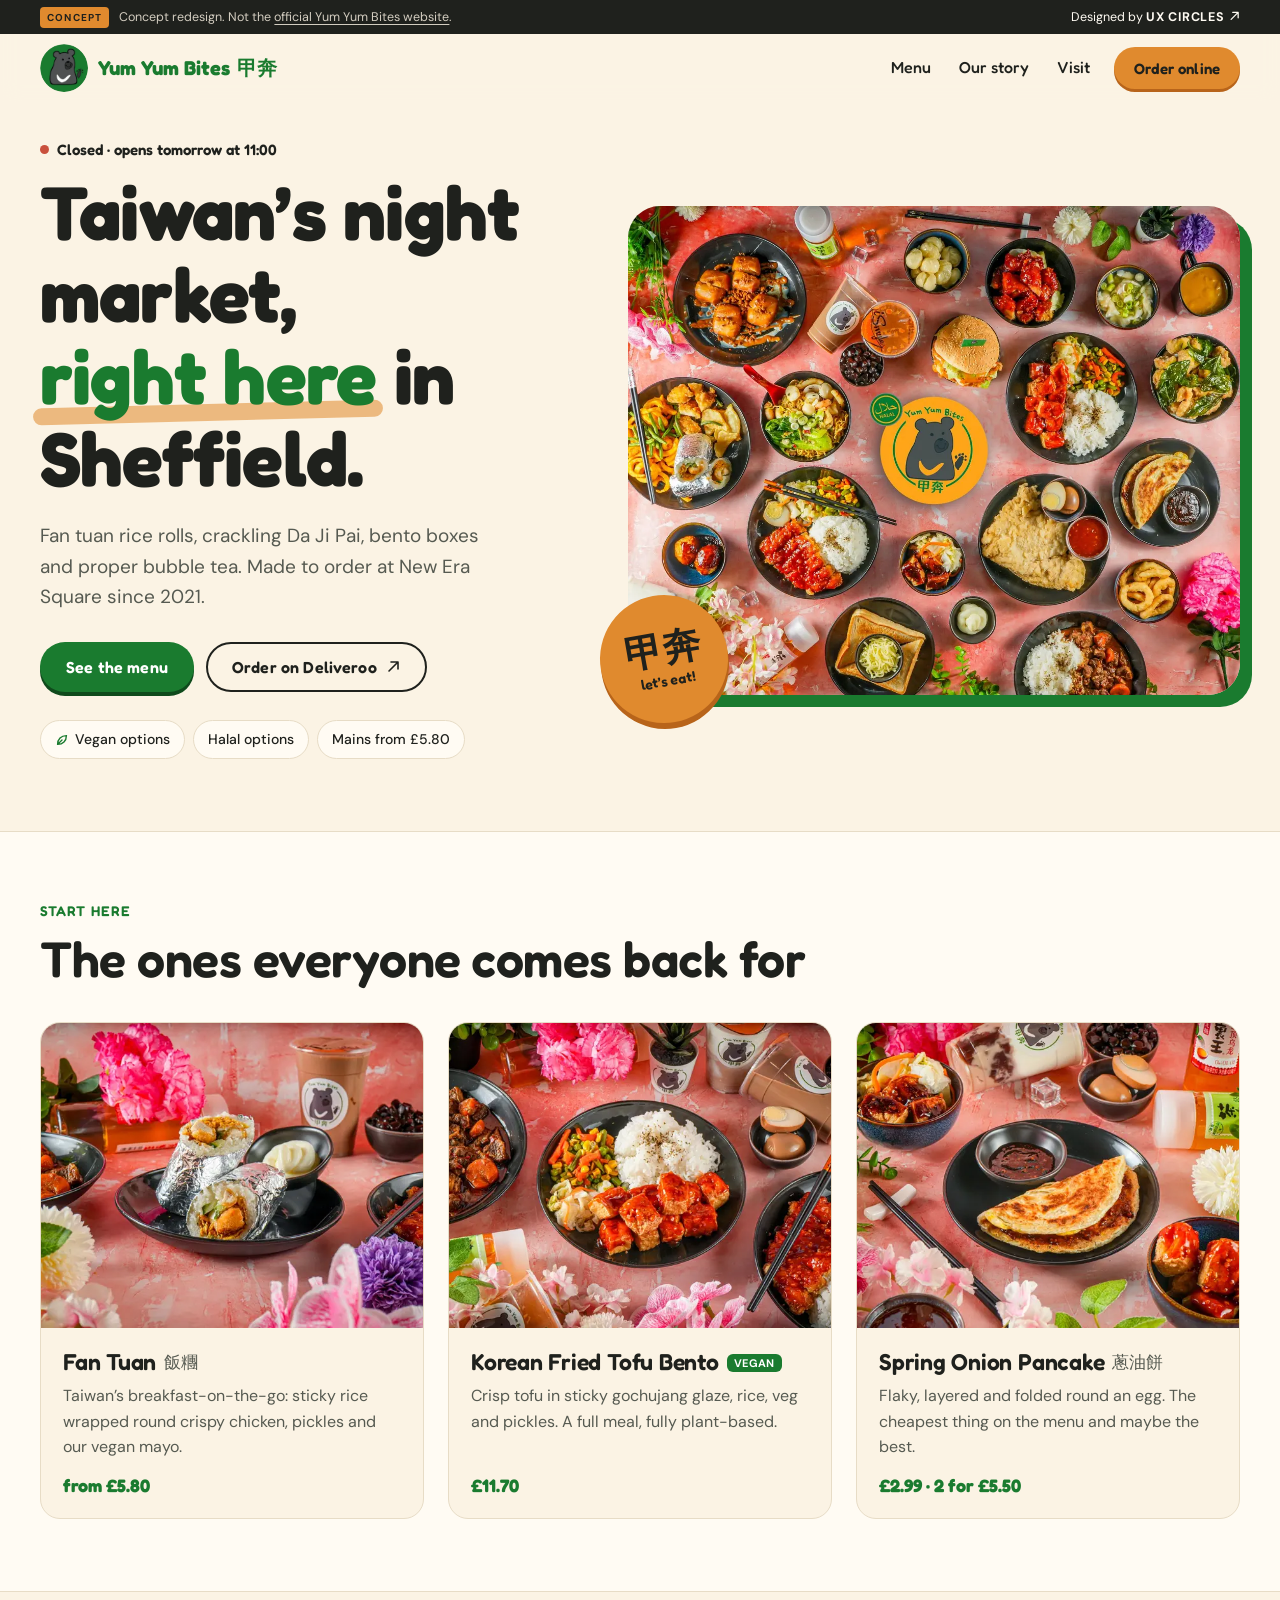
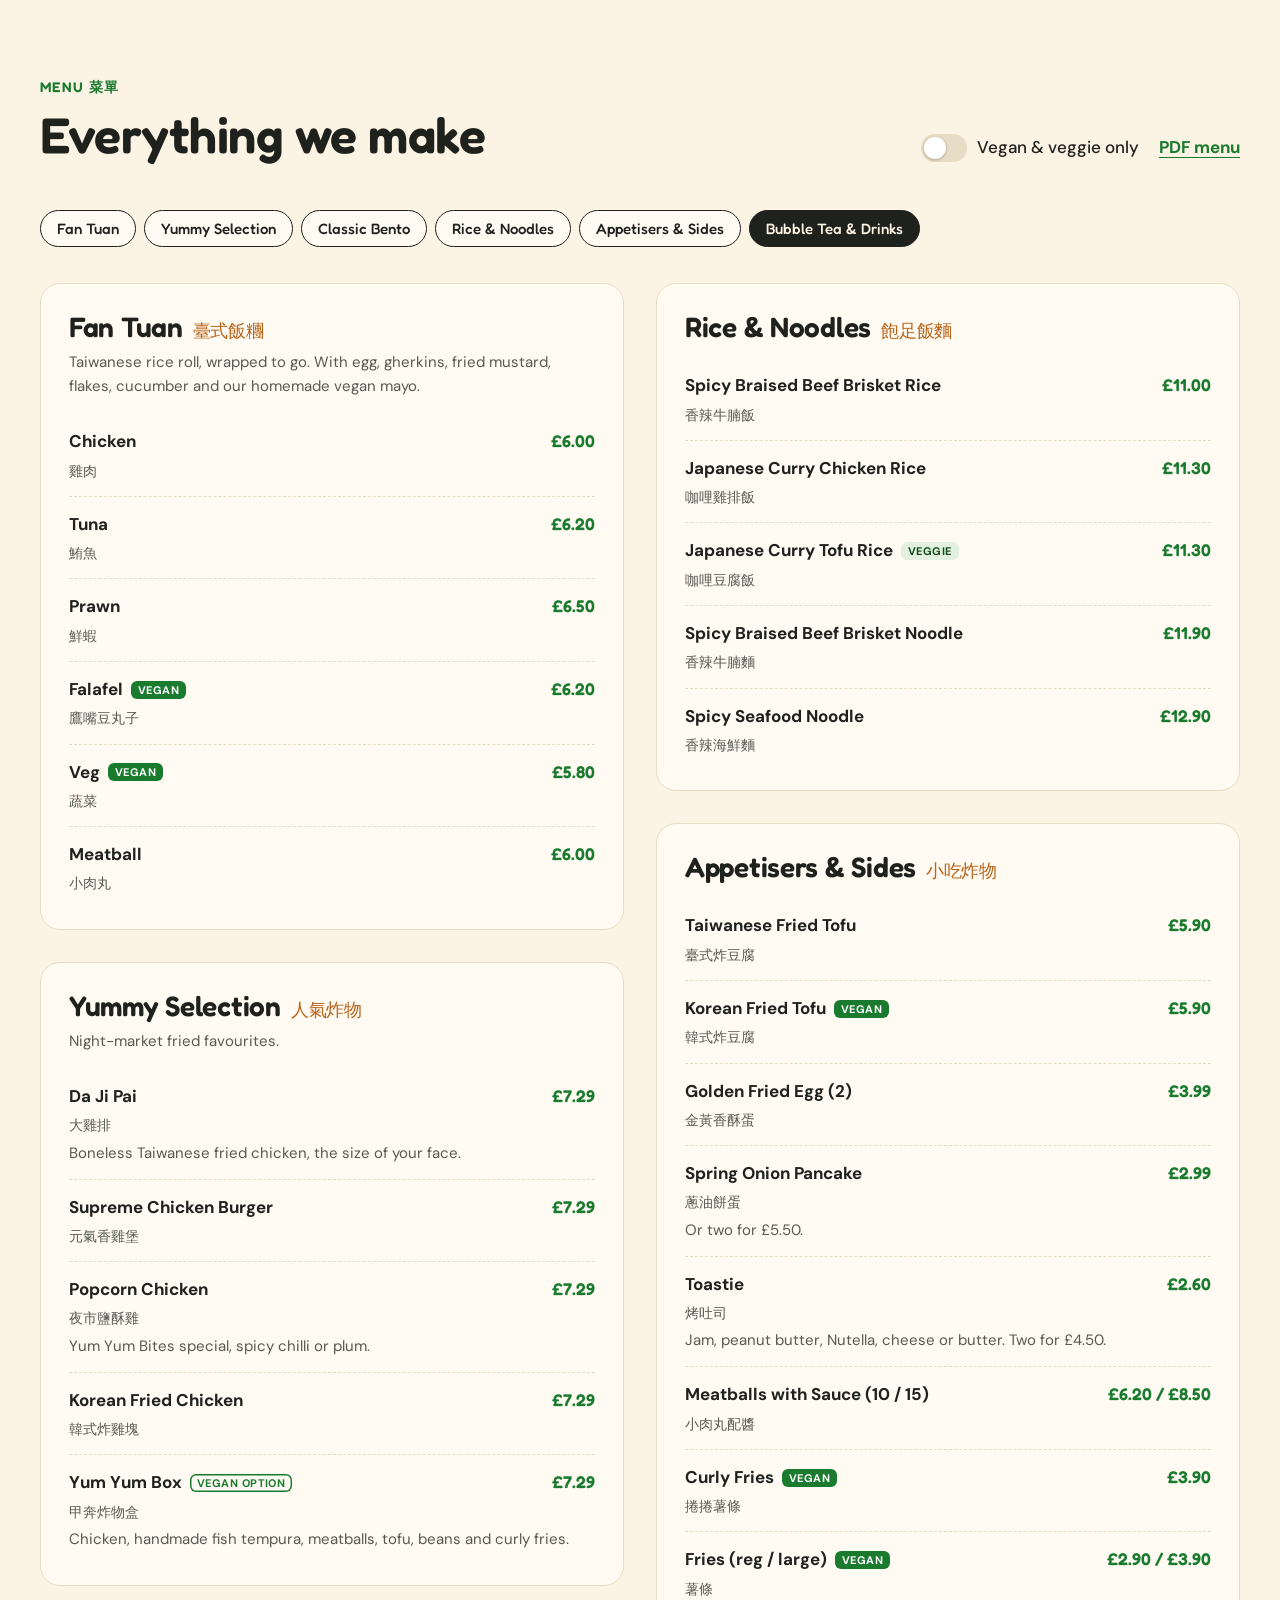
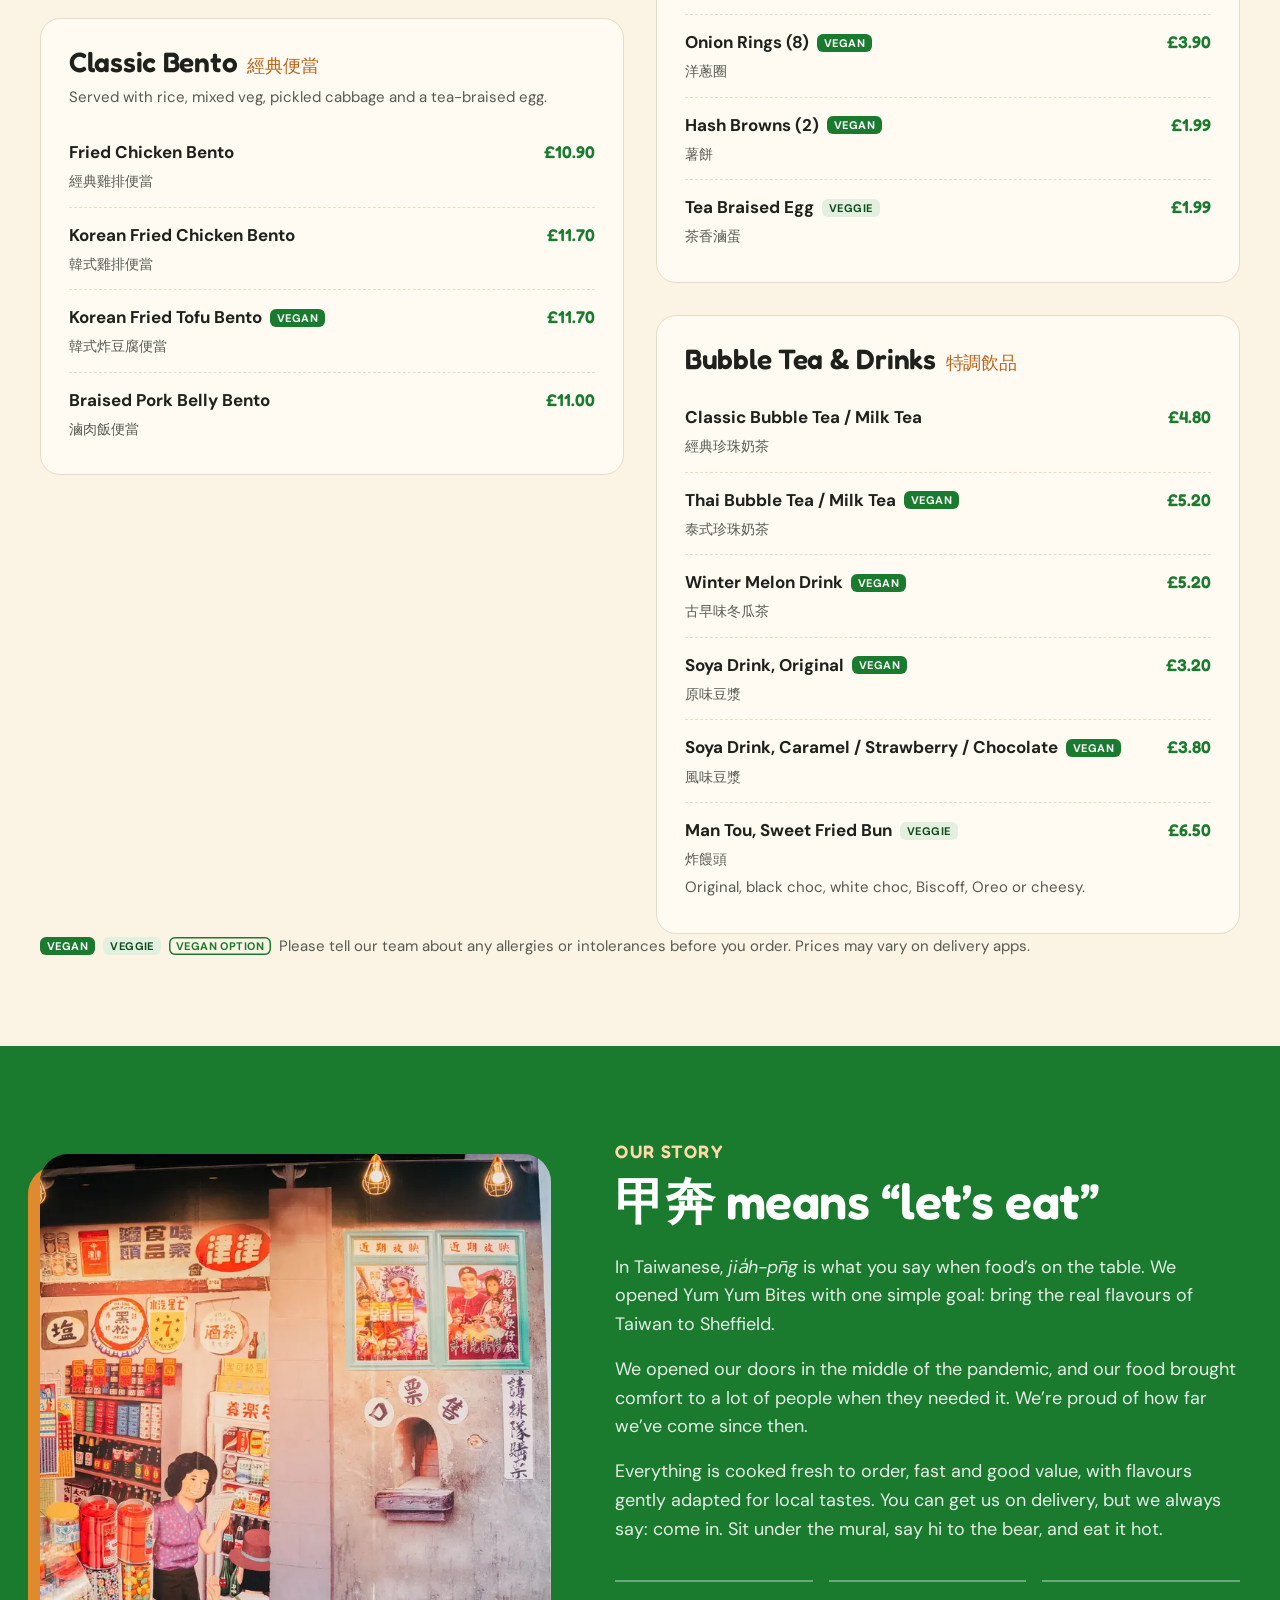
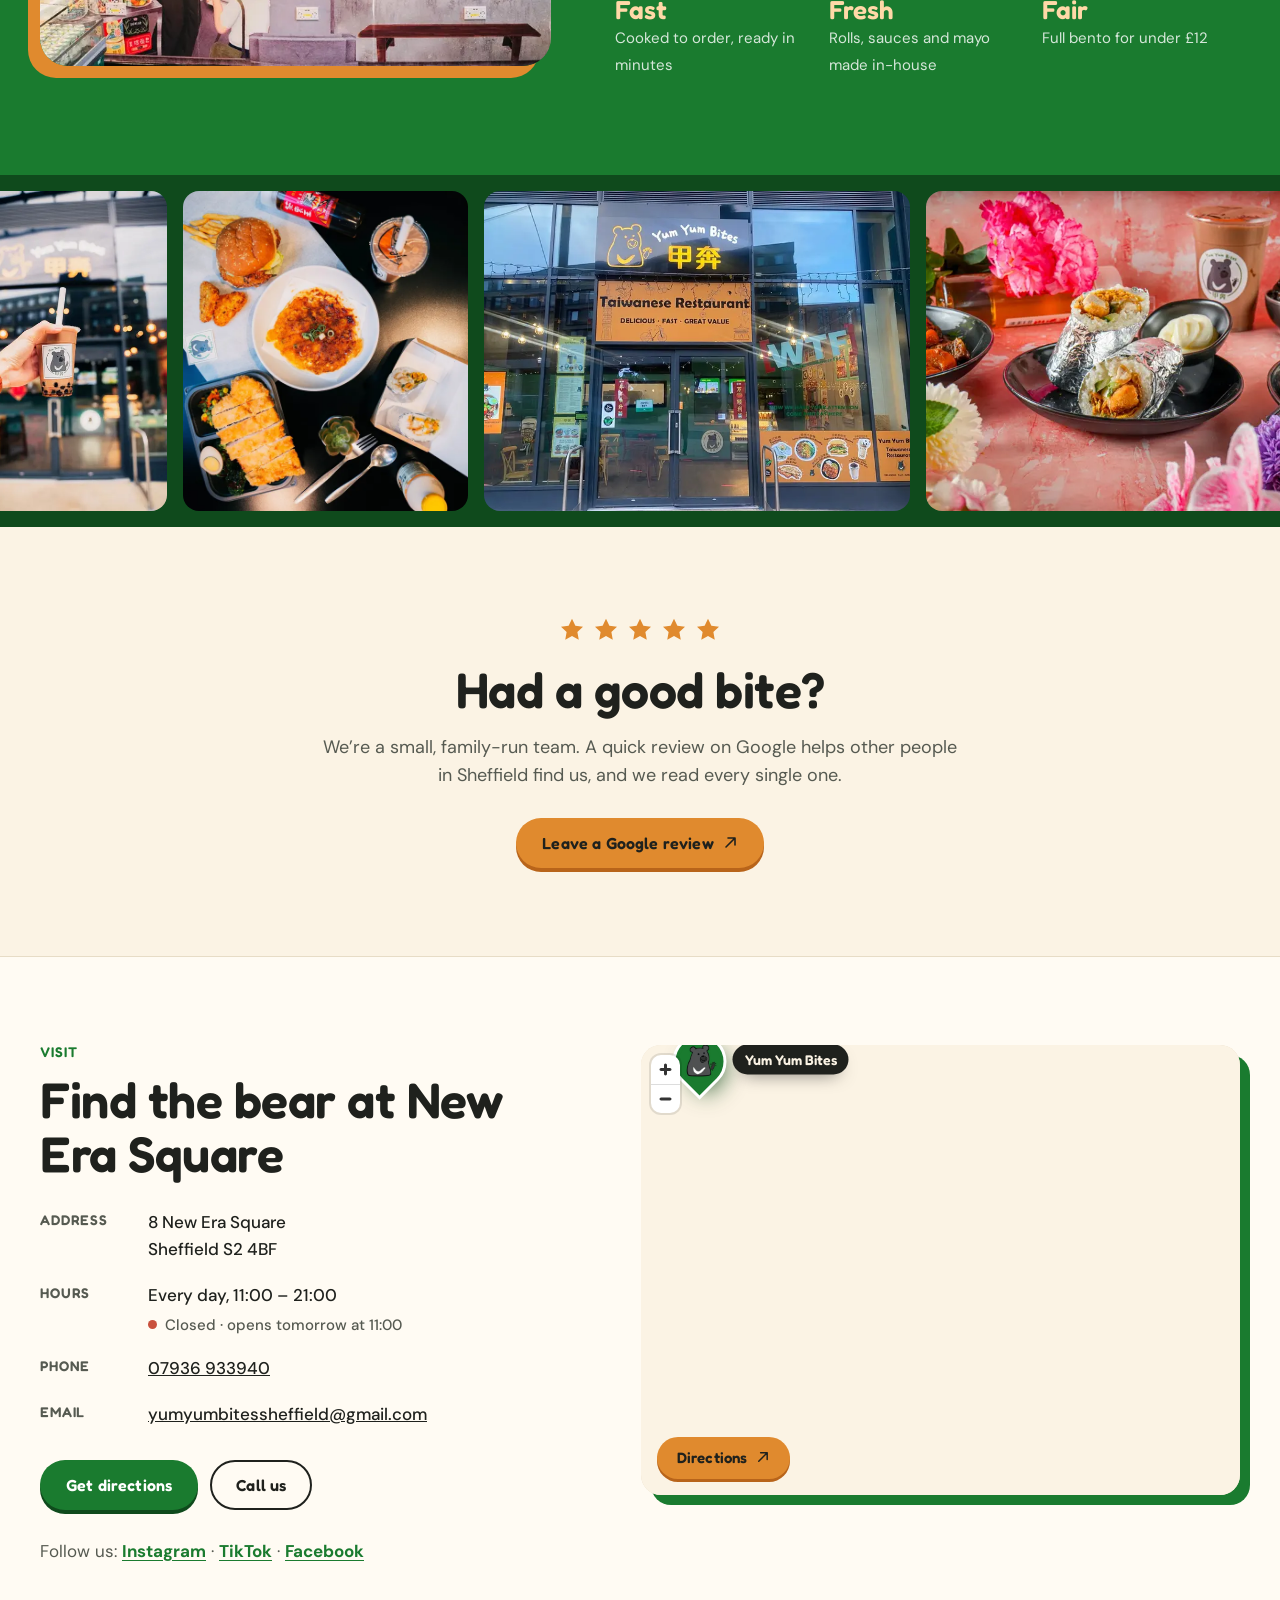
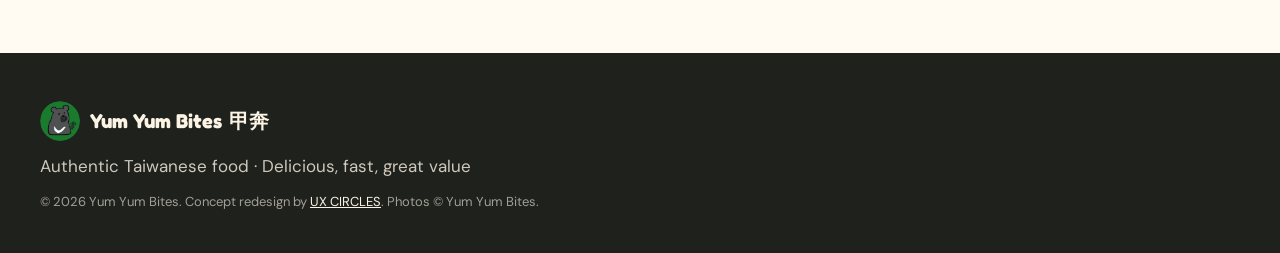
==== commit 667a932b: "Map: brand-coloured MapLibre map with bear pin Replace the OpenStreetMap iframe with a vector map dr" ====
--- a/index.html
+++ b/index.html
@@ -25,7 +25,7 @@
   <link rel="preconnect" href="https://fonts.googleapis.com">
   <link rel="preconnect" href="https://fonts.gstatic.com" crossorigin>
   <link href="https://fonts.googleapis.com/css2?family=Fredoka:wght@500;600;700&family=DM+Sans:opsz,wght@9..40,400;9..40,500;9..40,700&display=swap" rel="stylesheet">
-  <link rel="stylesheet" href="styles.css?v=1">
+  <link rel="stylesheet" href="styles.css?v=2">
 
   <script type="application/ld+json">
   {
@@ -41,7 +41,7 @@
       "postalCode": "S2 4BF",
       "addressCountry": "GB"
     },
-    "geo": { "@type": "GeoCoordinates", "latitude": 53.3726, "longitude": -1.4690 },
+    "geo": { "@type": "GeoCoordinates", "latitude": 53.3722, "longitude": -1.4737 },
     "telephone": "+447936933940",
     "email": "yumyumbitessheffield@gmail.com",
     "url": "https://uxcircles.github.io/yumyumbites/",
@@ -429,8 +429,9 @@
           </p>
         </div>
         <div class="visit-map">
-          <iframe title="Map showing Yum Yum Bites at New Era Square, Sheffield" loading="lazy" src="https://www.openstreetmap.org/export/embed.html?bbox=-1.4735%2C53.3705%2C-1.4645%2C53.3747&amp;layer=mapnik&amp;marker=53.3726%2C-1.4690"></iframe>
-          <p class="map-credit">Map © <a href="https://www.openstreetmap.org/copyright" target="_blank" rel="noopener">OpenStreetMap</a> contributors</p>
+          <!-- MapLibre is bundled in assets/vendor; the map (assets/map.js) only loads when it scrolls near the viewport -->
+          <div class="map-canvas" data-map data-lib="assets/vendor/maplibre/" data-src="assets/map.js" data-lat="53.3722" data-lng="-1.4737" role="img" aria-label="Map showing Yum Yum Bites at New Era Square, Sheffield"></div>
+          <a class="btn btn-sm btn-orange map-link" href="https://www.google.com/maps/dir/?api=1&amp;destination=Yum+Yum+Bites+8+New+Era+Square+Sheffield+S2+4BF" target="_blank" rel="noopener">Directions <svg class="icon" aria-hidden="true"><use href="#i-ext"/></svg></a>
         </div>
       </div>
     </section>
@@ -453,6 +454,6 @@
     <a class="mobile-bar-main" href="https://deliveroo.co.uk/menu/sheffield/london-road/yum-yum-bites" target="_blank" rel="noopener"><svg class="icon" aria-hidden="true"><use href="#i-bag"/></svg>Order online</a>
   </nav>
 
-  <script src="main.js?v=1" defer></script>
+  <script src="main.js?v=2" defer></script>
 </body>
 </html>
--- a/styles.css
+++ b/styles.css
@@ -245,9 +245,24 @@
 .facts .status { font-size: 15px; margin-top: 4px; color: var(--ink-2); }
 .social { margin-top: 28px; color: var(--ink-2); }
 .social a { font-weight: 700; color: var(--green); text-underline-offset: 3px; }
-.visit-map iframe { width: 100%; aspect-ratio: 4 / 3; border: 0; border-radius: var(--radius); background: var(--line); }
-.map-credit { font-size: 12px; color: var(--ink-2); margin-top: 8px; }
-@media (max-width: 860px) { .visit-inner { grid-template-columns: 1fr; gap: 40px; } .facts div { grid-template-columns: 80px 1fr; } }
+.visit-map { position: relative; aspect-ratio: 4 / 3; border-radius: var(--radius); overflow: hidden; background: var(--line); box-shadow: 10px 10px 0 var(--green); }
+/* .visit-map prefix: maplibre-gl.css loads later and sets the container to position: relative */
+.visit-map .map-canvas { position: absolute; inset: 0; background: var(--cream); font: inherit; }
+.map-link { position: absolute; left: 16px; bottom: 16px; z-index: 5; }
+.map-canvas .maplibregl-ctrl-attrib { font-size: 10px; }
+.map-canvas .maplibregl-ctrl-group { border-radius: 10px; box-shadow: 0 6px 16px -10px rgba(0,0,0,.4); }
+.map-canvas .maplibregl-cooperative-gesture-screen { font-family: var(--f-body); background: rgba(15, 74, 28, .6); }
+.map-pin { display: grid; justify-items: center; cursor: default; }
+.map-pin .pin {
+  display: grid; place-items: center; width: 54px; height: 54px; border-radius: 50% 50% 50% 0; transform: rotate(-45deg);
+  background: var(--green); border: 3px solid #fff; box-shadow: 0 10px 22px -8px rgba(15, 74, 28, .8);
+}
+.map-pin .pin img { width: 42px; height: 42px; border-radius: 50%; transform: rotate(45deg); }
+.map-pin .pin-label {
+  position: absolute; left: 60px; top: 10px; padding: 6px 12px; border-radius: 99px; white-space: nowrap;
+  background: var(--ink); color: var(--cream); font: 600 14px/1.3 var(--f-display); box-shadow: 0 8px 18px -10px rgba(0,0,0,.7);
+}
+@media (max-width: 860px) { .visit-inner { grid-template-columns: 1fr; gap: 40px; } .visit-map { margin-right: 10px; } .facts div { grid-template-columns: 80px 1fr; } }
 
 /* ---------- Footer ---------- */
 .site-footer { background: var(--ink); color: rgba(251,243,228,.8); padding: 48px 0 40px; }
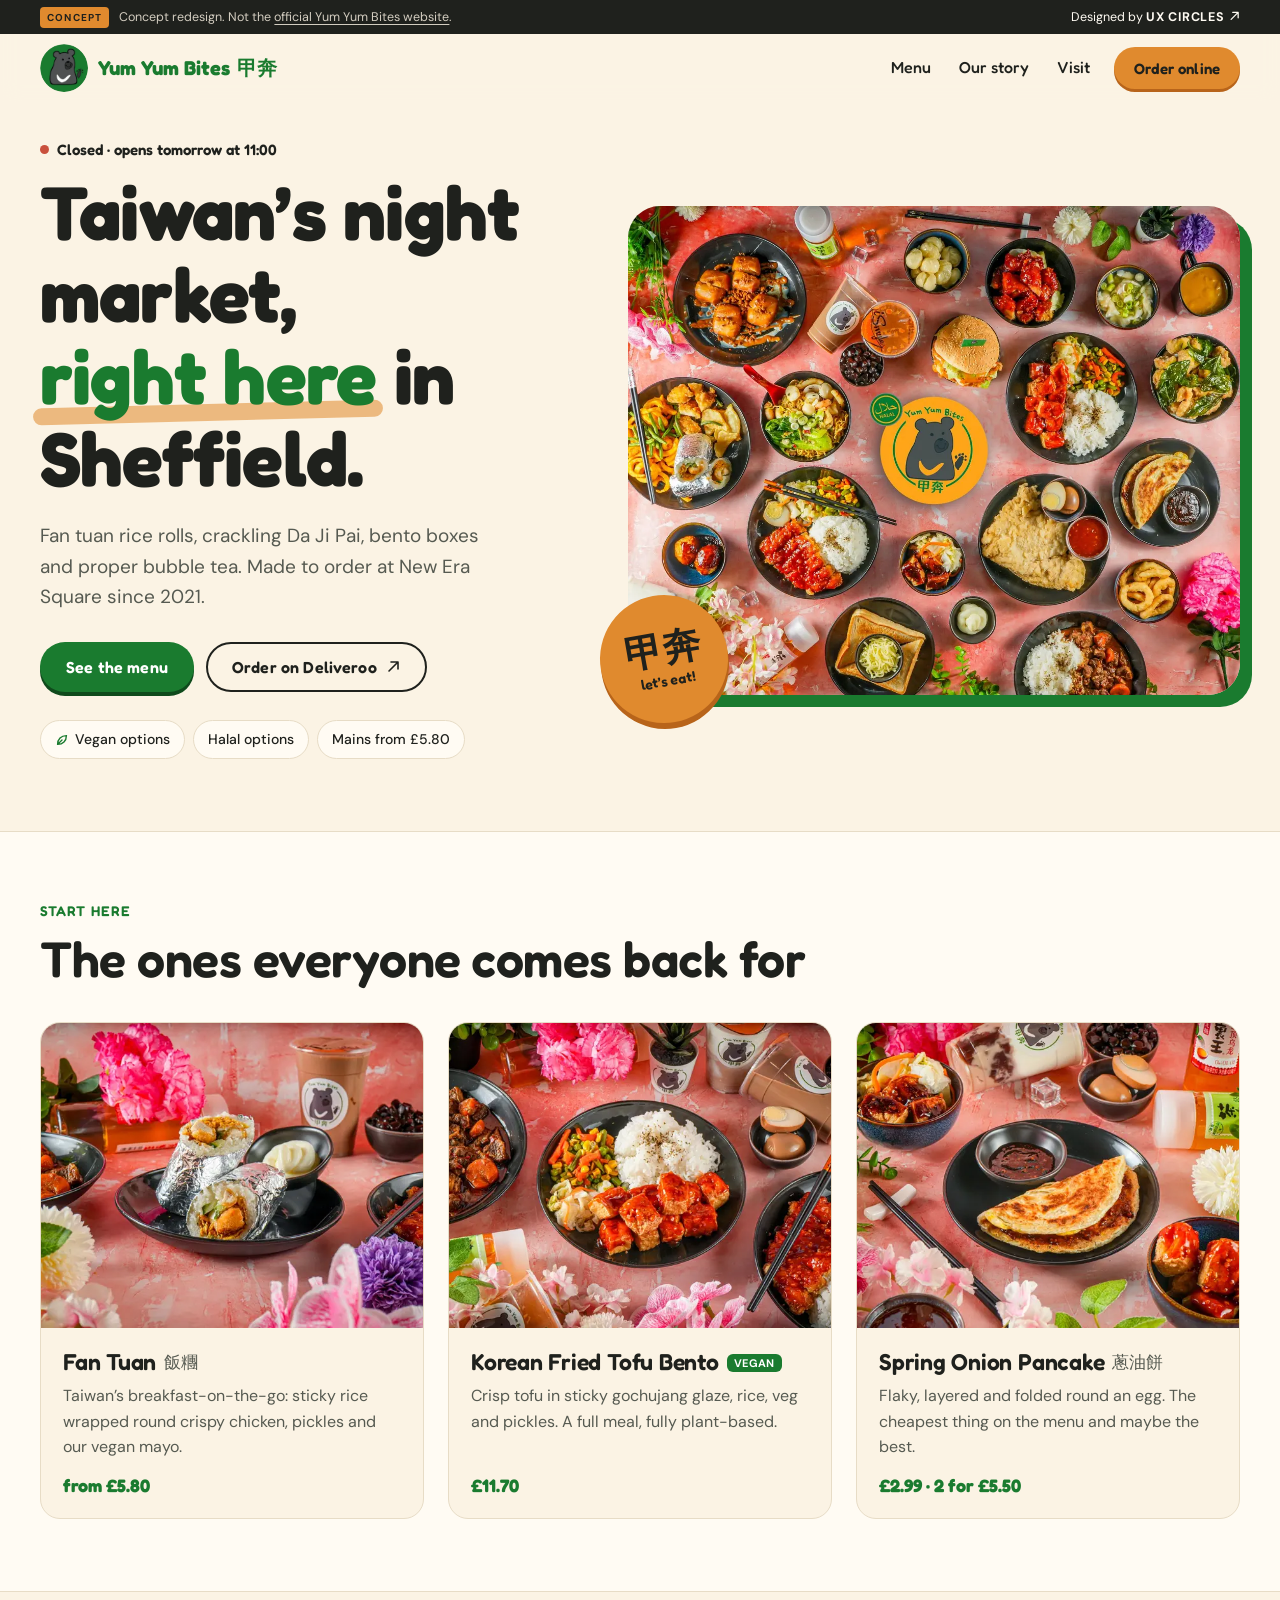
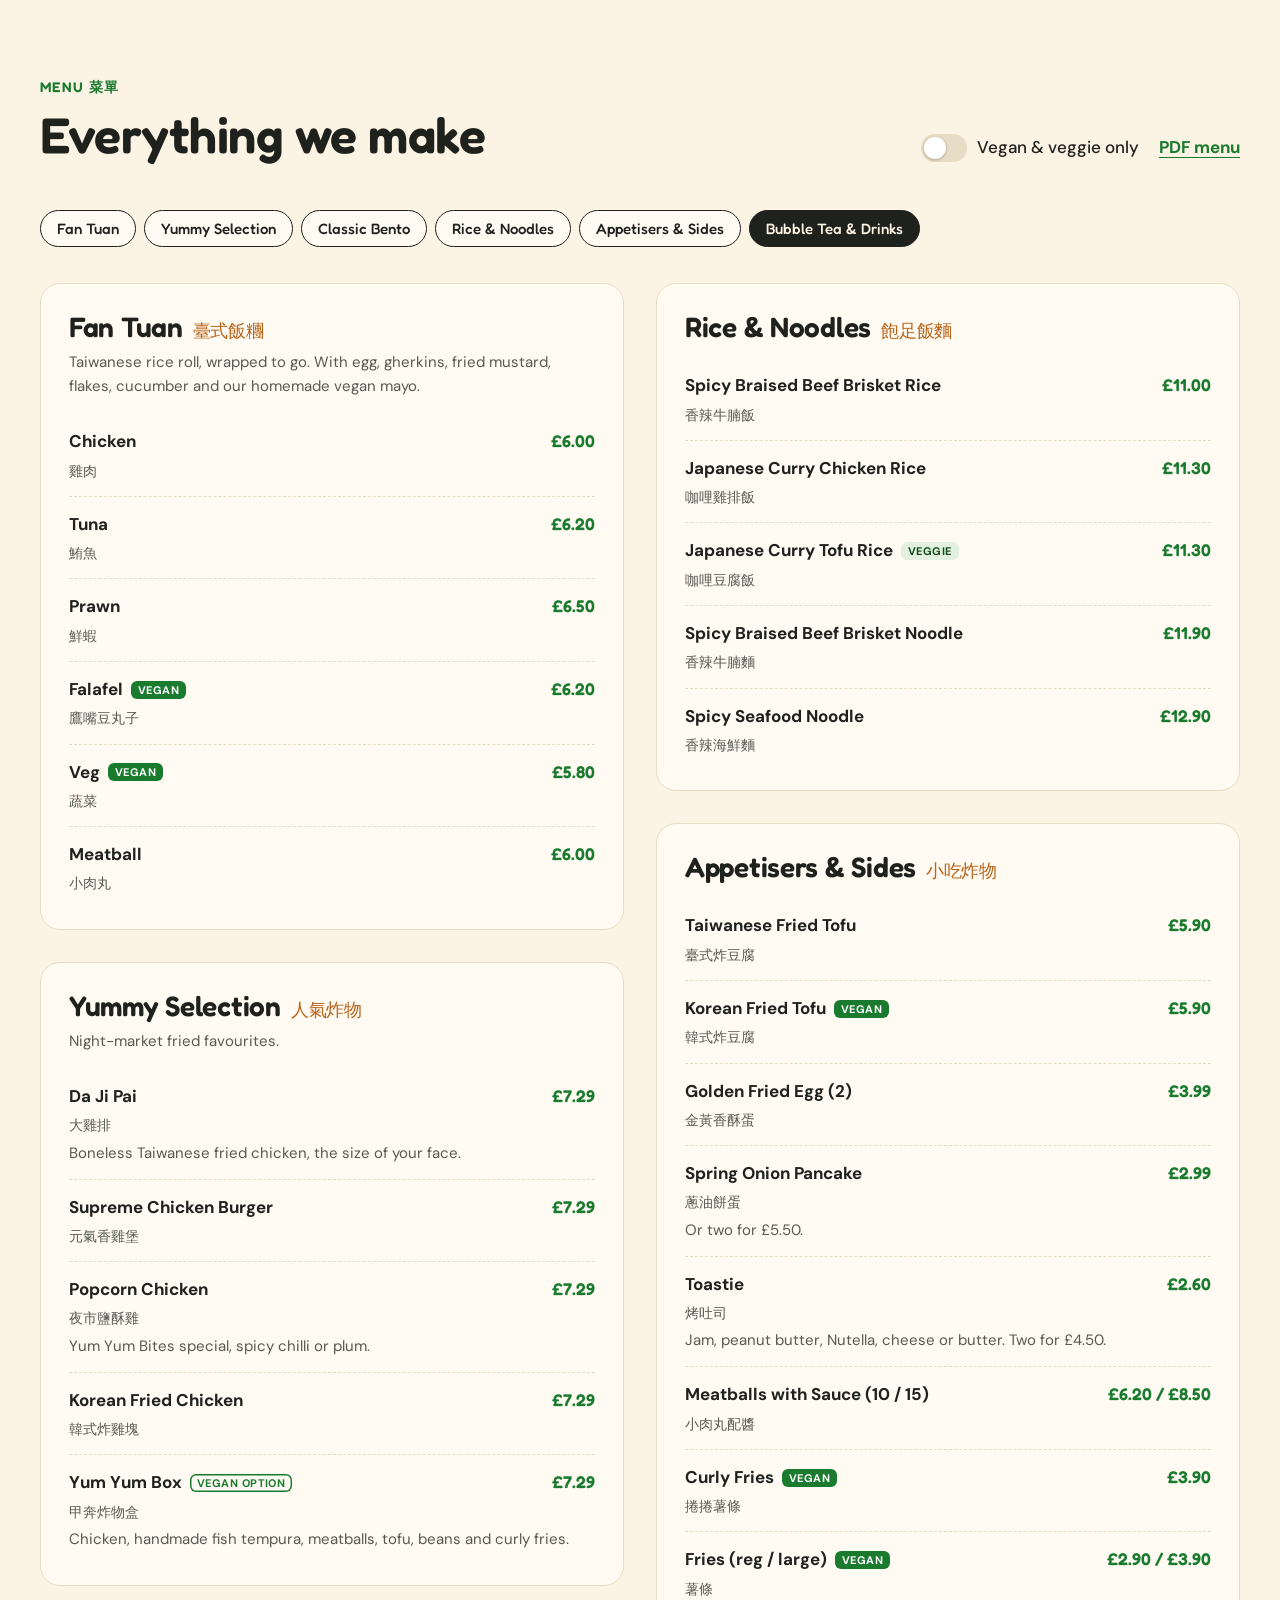
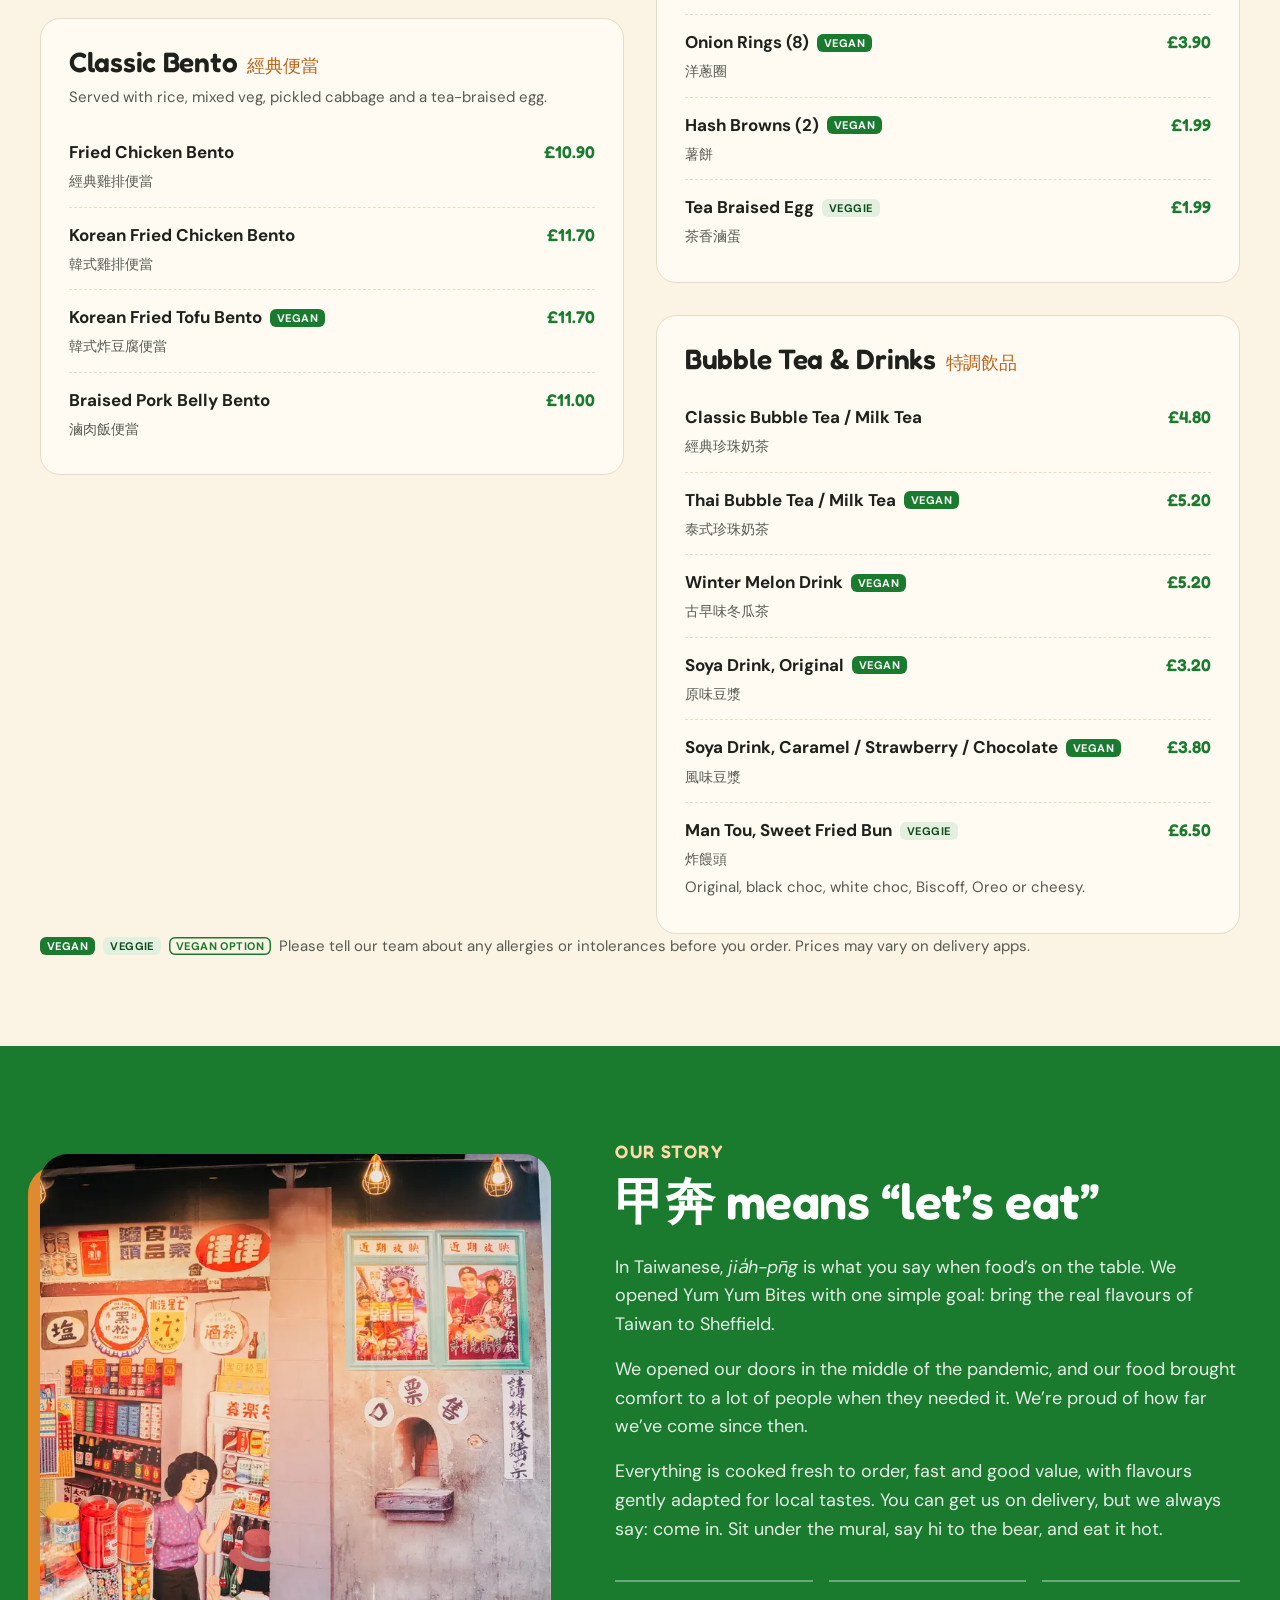
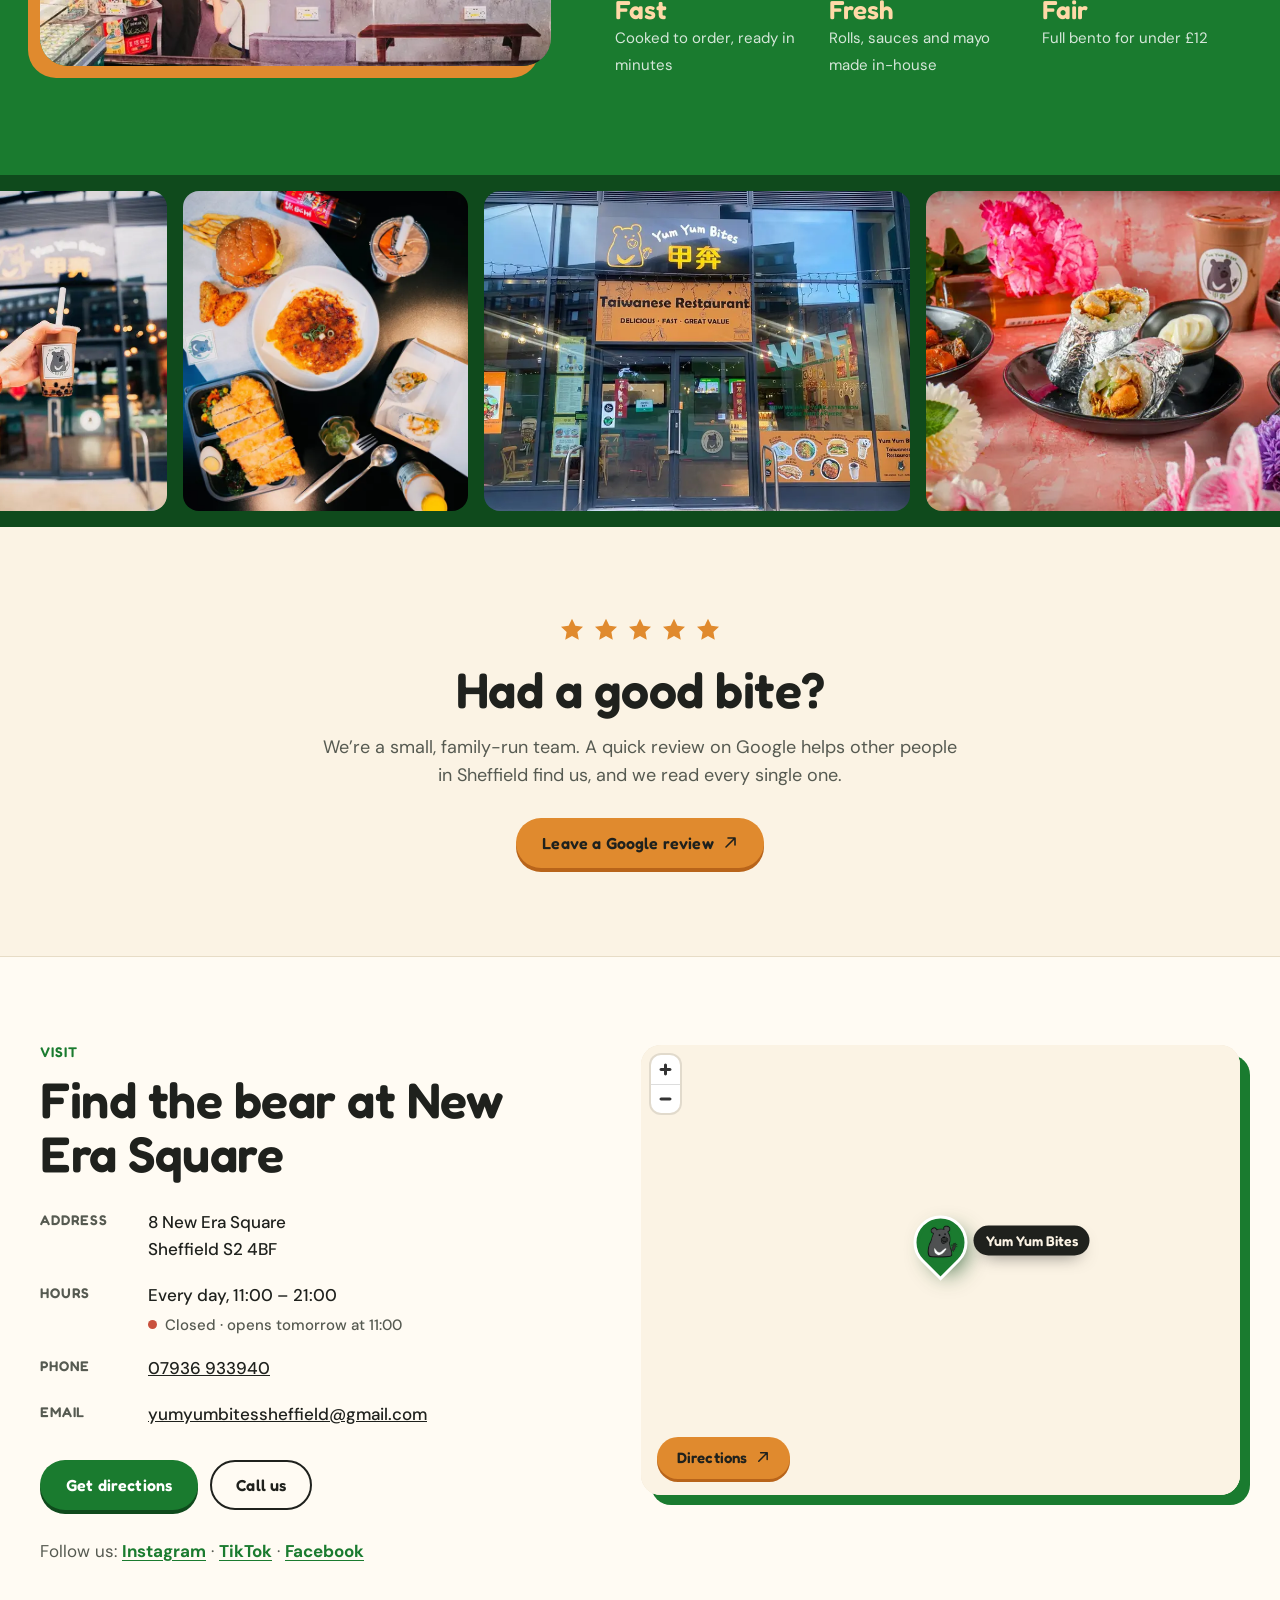
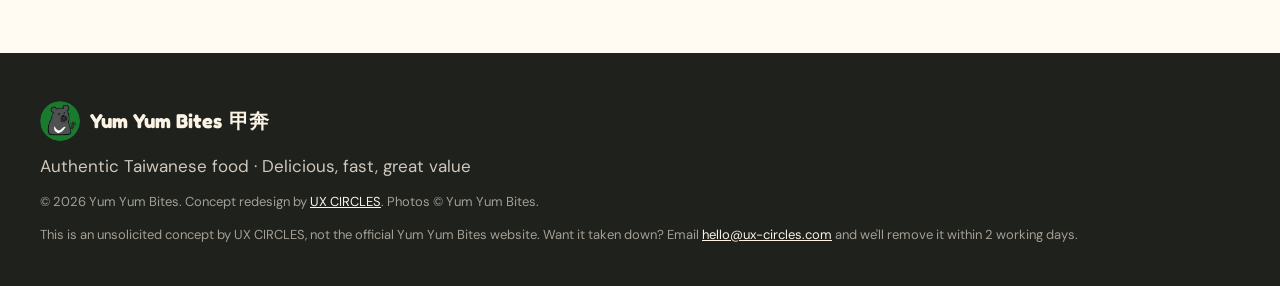
==== commit 054b640d: "Footer: offer to take the concept down within 2 working days Every page now says this is an unsolici" ====
--- a/index.html
+++ b/index.html
@@ -445,6 +445,7 @@
       </div>
       <p>Authentic Taiwanese food · Delicious, fast, great value</p>
       <p class="small">© 2026 Yum Yum Bites. Concept redesign by <a href="https://ux-circles.com/web" target="_blank" rel="noopener">UX CIRCLES</a>. Photos © Yum Yum Bites.</p>
+      <p class="small" data-takedown>This is an unsolicited concept by UX CIRCLES, not the official Yum Yum Bites website. Want it taken down? Email <a href="mailto:hello@ux-circles.com">hello@ux-circles.com</a> and we'll remove it within 2 working days.</p>
     </div>
   </footer>
 
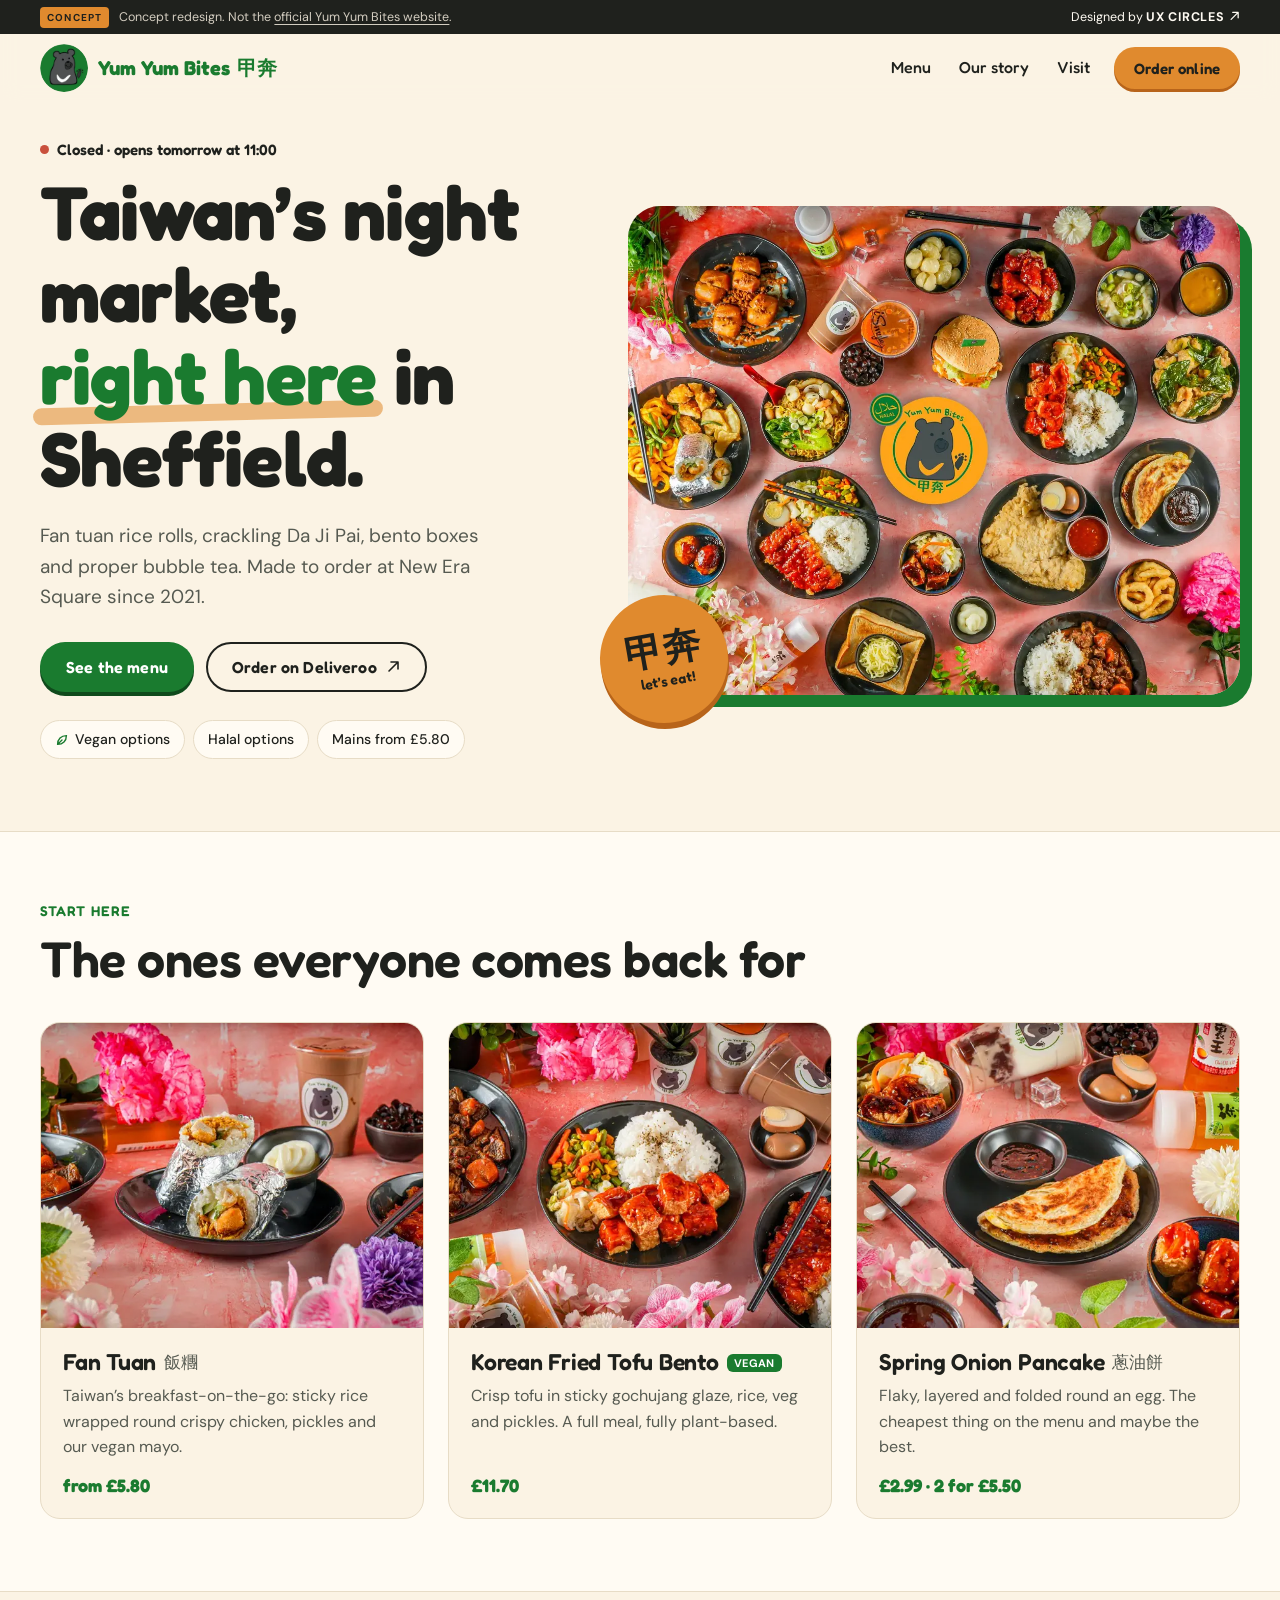
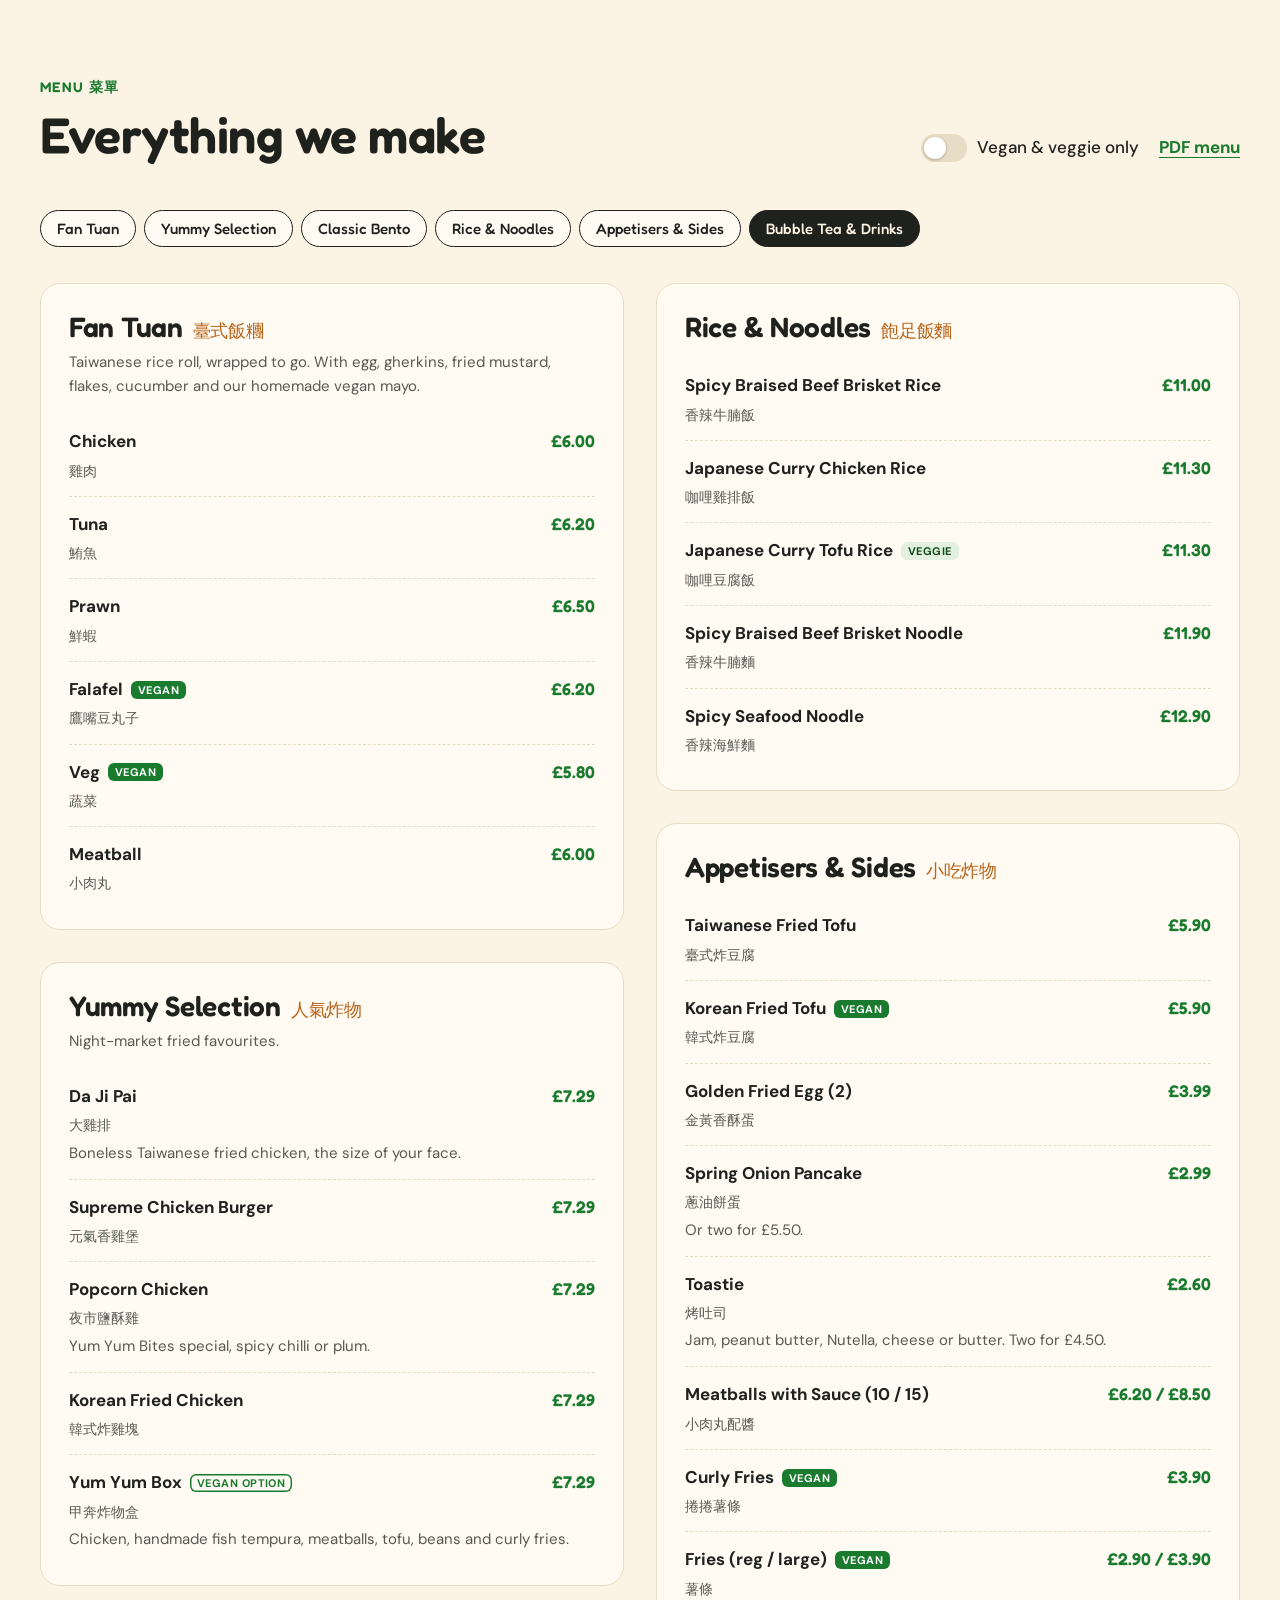
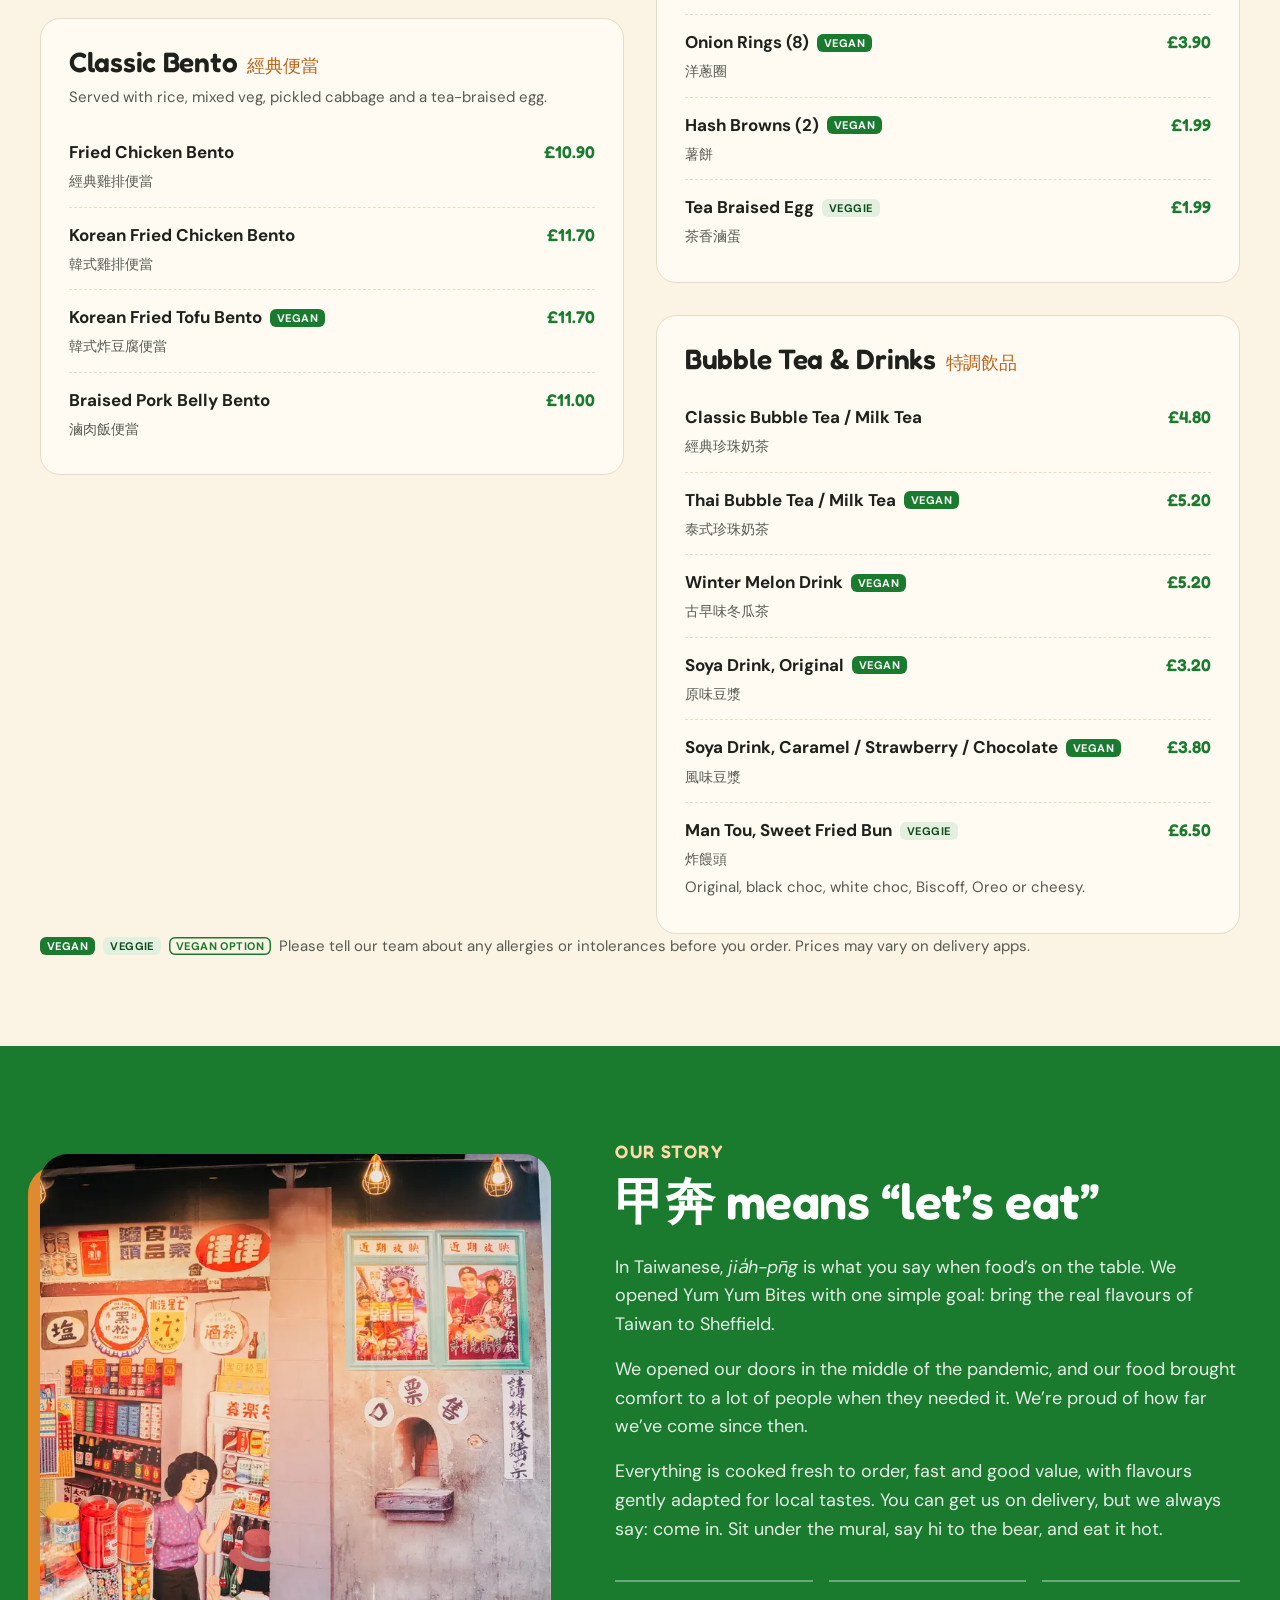
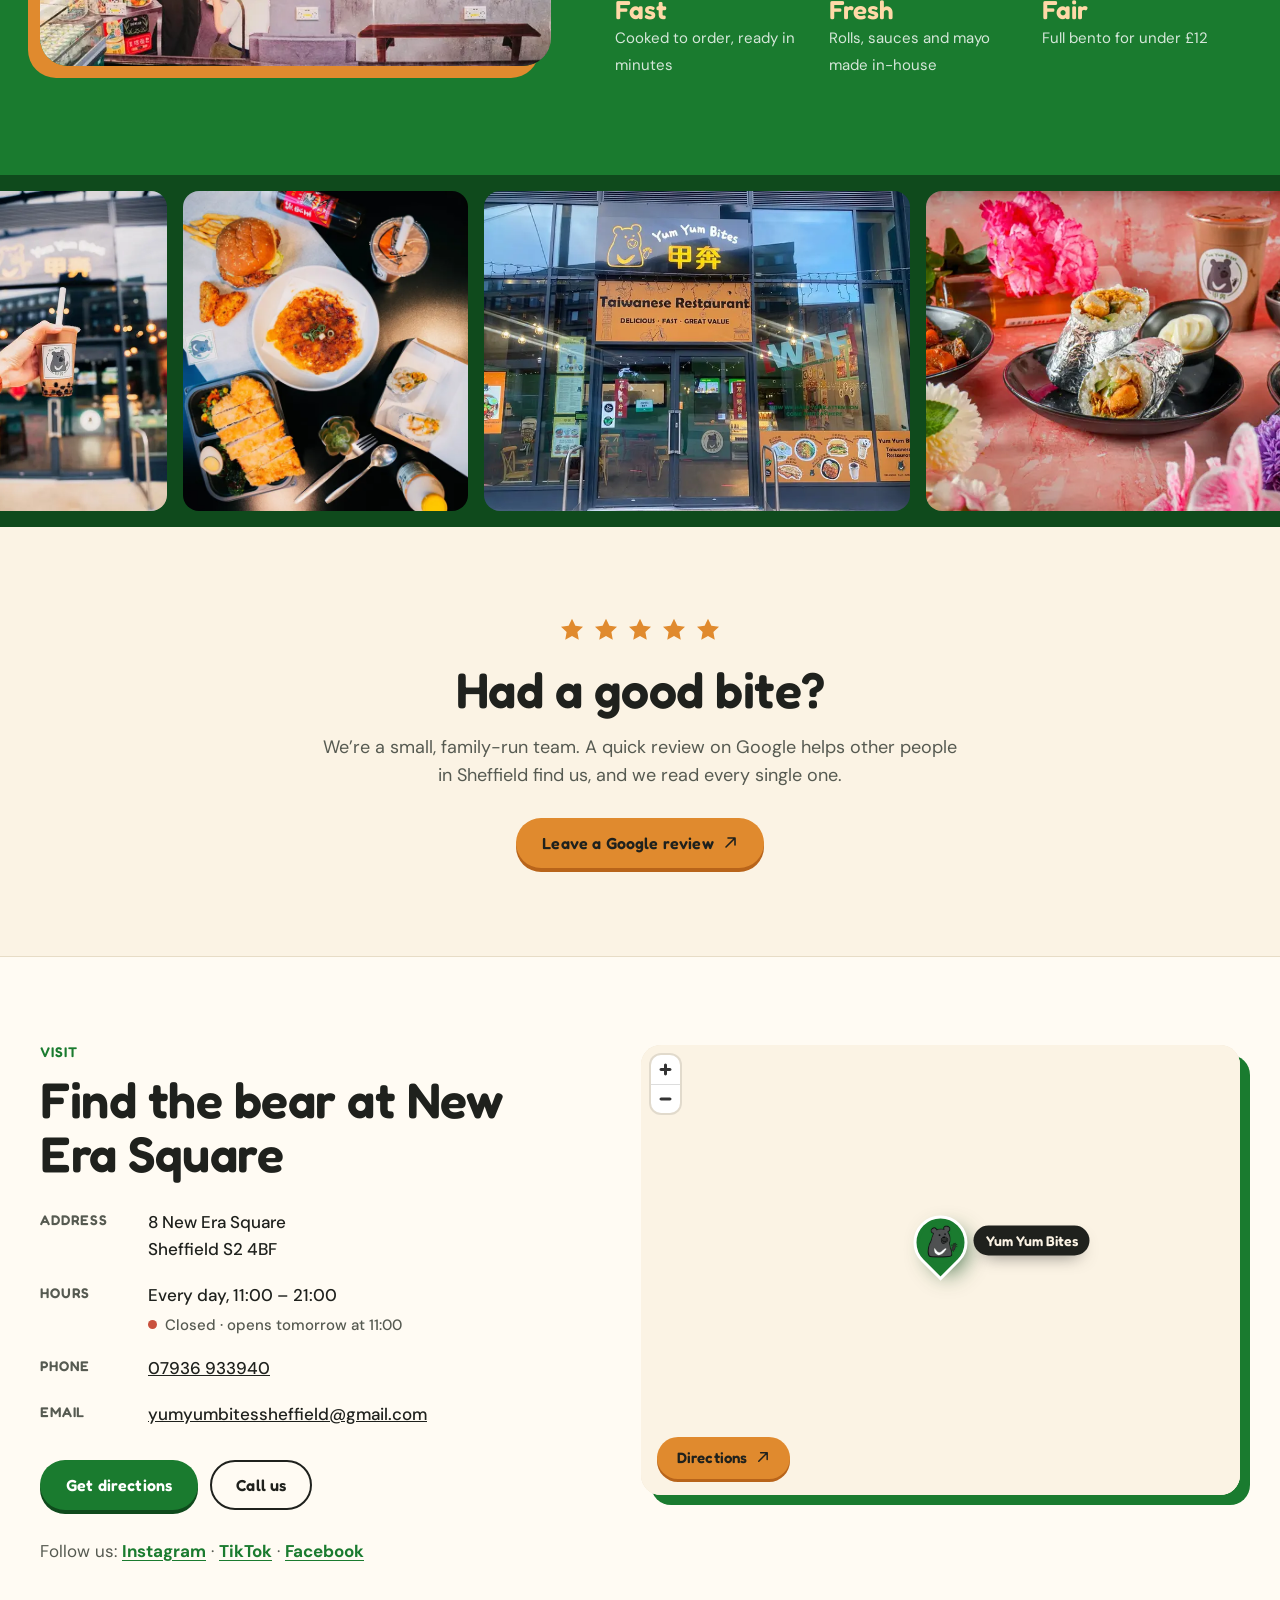
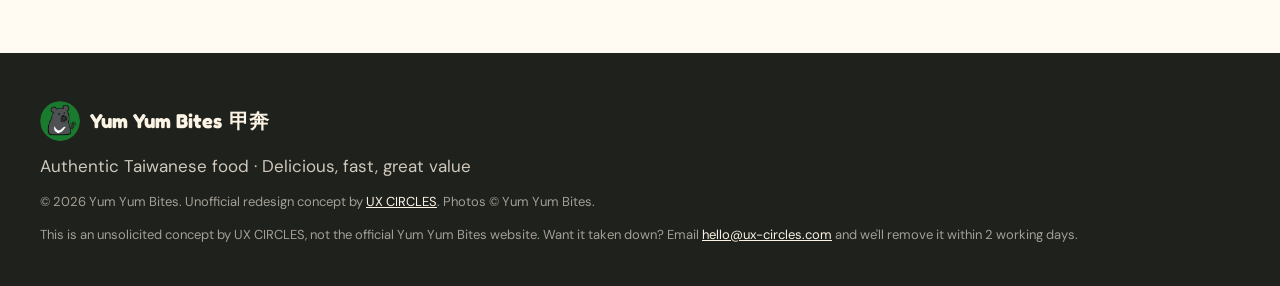
==== commit b5d65460: "Standardise the UX CIRCLES concept credit Concept bar reads "Designed by UX CIRCLES" (設計：/设计：UX CIRC" ====
--- a/index.html
+++ b/index.html
@@ -80,7 +80,7 @@
     <div class="concept-bar" role="note">
       <div class="wrap concept-inner">
         <p><span class="concept-tag">Concept</span><span class="concept-long">Concept redesign. Not the <a href="https://yumyumbites.co.uk/" target="_blank" rel="noopener">official Yum Yum Bites website</a>.</span></p>
-        <a href="https://ux-circles.com/web" target="_blank" rel="noopener"><span class="concept-by">Designed by </span><strong>UX CIRCLES</strong> <svg class="icon" aria-hidden="true"><use href="#i-ext"/></svg></a>
+        <a href="https://ux-circles.com/restaurants" target="_blank" rel="noopener"><span class="concept-by">Designed by </span><strong>UX CIRCLES</strong> <svg class="icon" aria-hidden="true"><use href="#i-ext"/></svg></a>
       </div>
     </div>
     <div class="wrap header-inner">
@@ -444,7 +444,7 @@
         <span class="brand-word">Yum Yum Bites <span lang="zh-Hant">甲奔</span></span>
       </div>
       <p>Authentic Taiwanese food · Delicious, fast, great value</p>
-      <p class="small">© 2026 Yum Yum Bites. Concept redesign by <a href="https://ux-circles.com/web" target="_blank" rel="noopener">UX CIRCLES</a>. Photos © Yum Yum Bites.</p>
+      <p class="small">© 2026 Yum Yum Bites. Unofficial redesign concept by <a href="https://ux-circles.com/restaurants" target="_blank" rel="noopener">UX CIRCLES</a>. Photos © Yum Yum Bites.</p>
       <p class="small" data-takedown>This is an unsolicited concept by UX CIRCLES, not the official Yum Yum Bites website. Want it taken down? Email <a href="mailto:hello@ux-circles.com">hello@ux-circles.com</a> and we'll remove it within 2 working days.</p>
     </div>
   </footer>
